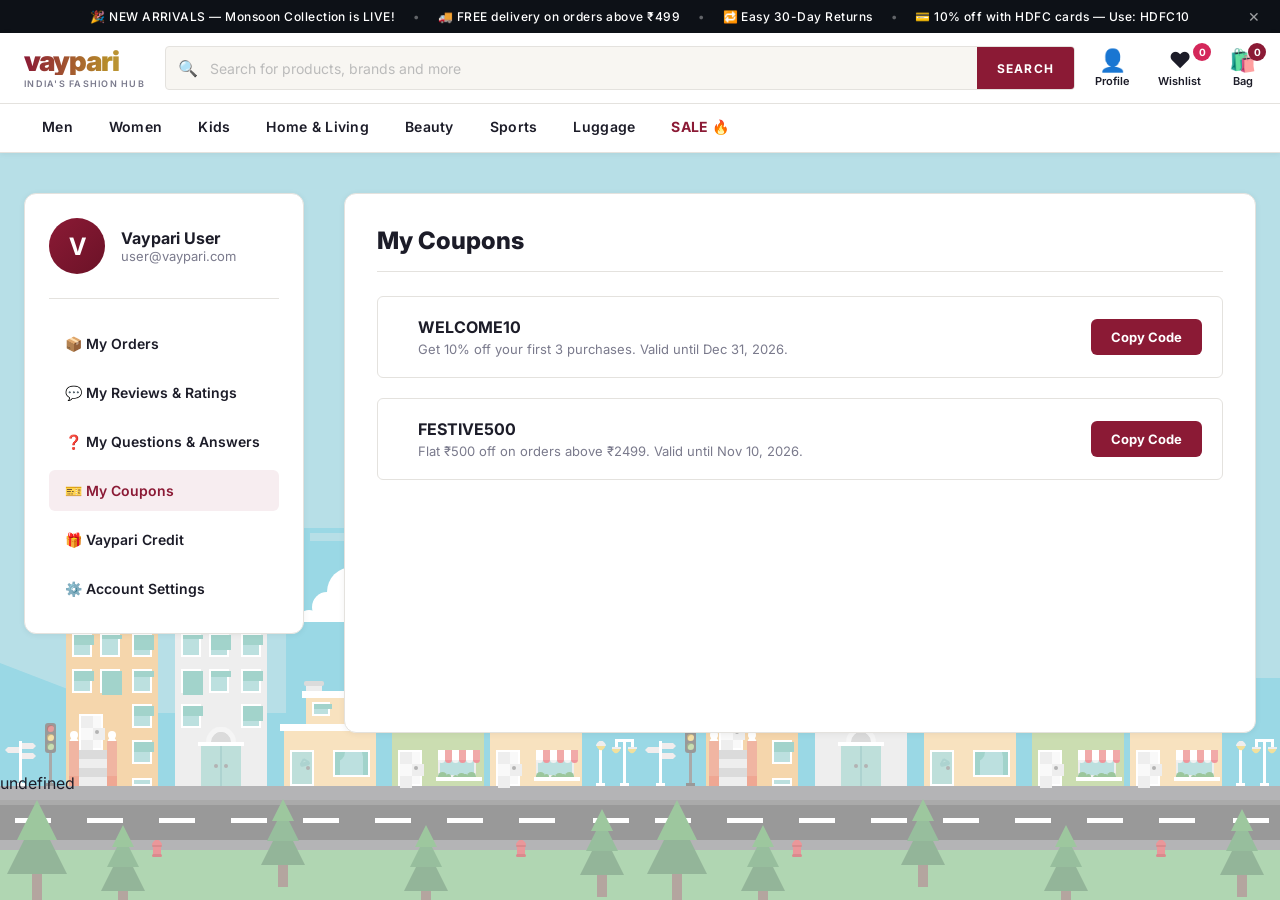
==== coupons.html @ 8fc0a8b9 "Add files via upload" ====
<!doctype html>
<html lang="en">

<head>
    <meta charset="UTF-8" />
    <meta name="viewport" content="width=device-width, initial-scale=1.0" />
    <meta name="description" content="Vaypari - India's leading online fashion & lifestyle destination. Shop Men, Women, Kids, Beauty, Home & more." />
    <meta name="keywords" content="fashion, online shopping, clothing, shoes, accessories, beauty, home decor, India" />
    <meta name="author" content="Vaypari" />
    <meta name="theme-color" content="#ff3f6c" />
    <title>My Coupons - Vaypari Account</title>
    <link rel="stylesheet" href="style.css" />
    <link rel="preconnect" href="https://fonts.googleapis.com" />
    <script src="script.js" defer></script>
</head>

<body>

    <!-- ==================== SMOOTH BACKGROUND (CITY SKYLINE) ==================== -->
    <div class="wrap-bg" id="smooth-bg">
        <div class="bg_area">
            <div class="bg01 clearfix"></div>
        </div>
    </div>
    <!-- ==================== PRELOADER ==================== -->
    <div id="page-loader" class="page-loader">
        <div class="loader-holder">
            <!-- 16 circles for the animation -->
            <div class="circle"></div><div class="circle"></div><div class="circle"></div><div class="circle"></div>
            <div class="circle"></div><div class="circle"></div><div class="circle"></div><div class="circle"></div>
            <div class="circle"></div><div class="circle"></div><div class="circle"></div><div class="circle"></div>
            <div class="circle"></div><div class="circle"></div><div class="circle"></div><div class="circle"></div>
        </div>
    </div>

    <!-- ==================== TOP ANNOUNCEMENT BAR ==================== -->
    <div class="announcement-bar" id="announcementBar">
        <div class="announcement-inner">
            <span class="announcement-item">🎉 NEW ARRIVALS — Monsoon Collection is LIVE!</span>
            <span class="announcement-sep">•</span>
            <span class="announcement-item">🚚 FREE delivery on orders above ₹499</span>
            <span class="announcement-sep">•</span>
            <span class="announcement-item">🔁 Easy 30-Day Returns</span>
            <span class="announcement-sep">•</span>
            <span class="announcement-item">💳 10% off with HDFC cards — Use: HDFC10</span>
        </div>
        <button class="announcement-close" id="announcementClose" aria-label="Close announcement">✕</button>
    </div>

    <!-- ==================== MAIN HEADER ==================== -->
    <header class="main-header" id="mainHeader">
        <div class="header-inner">

            <!-- Hamburger (Mobile) -->
            <button class="hamburger-menu" id="hamburger" aria-label="Open menu" type="button">
                <span></span><span></span><span></span>
            </button>

            <!-- Logo -->
            <a href="Front.html" class="logo" aria-label="Vaypari Home">
                <span class="logo-text">vaypari</span>
                <span class="logo-tag">India's Fashion Hub</span>
            </a>

            <!-- Search -->
            <div class="search-wrapper search-animated">
                <span class="search-icon">🔍</span>
                <input id="searchInput" type="text" class="search-input" placeholder="Search for products, brands and more" autocomplete="off" />
                <div class="search-suggestions" id="searchSuggestions">
                    <div class="suggestion-group">
                        <p class="suggestion-label">TRENDING SEARCHES</p>
                        <a href="#" class="suggestion-item">👗 Ethnic Wear for Women</a>
                        <a href="#" class="suggestion-item">👟 Sports Shoes for Men</a>
                        <a href="#" class="suggestion-item">💄 Lipstick Collections</a>
                        <a href="#" class="suggestion-item">🛋️ Home Décor Essentials</a>
                        <a href="#" class="suggestion-item">👜 Handbags & Wallets</a>
                    </div>
                </div>
                <button type="button" class="search-btn" id="searchBtn">SEARCH</button>
            </div>

            <!-- Right Icons -->
            <nav class="header-actions" aria-label="User actions">
                <div class="action-item" id="profileDropdownTrigger">
                    <span class="action-icon">👤</span>
                    <span class="action-label">Profile</span>
                    <div class="profile-dropdown" id="profileDropdown">
                        <div class="profile-header">
                            <p>Hello!</p>
                            <p class="profile-sub">Access account & manage orders</p>
                        </div>
                        <div class="profile-links">
                            <a href="orders.html">📦 My Orders</a>
                            <a href="reviews.html">💬 My Reviews & Ratings</a>
                            <a href="qa.html">❓ My Questions & Answers</a>
                            <a href="coupons.html">🎫 My Coupons</a>
                            <a href="credit.html">🎁 Vaypari Credit</a>
                            <a href="settings.html">⚙️ Account Settings</a>
                        </div>
                        <div class="profile-footer">
                            <a href="#" class="profile-login-btn">LOGIN / SIGNUP</a>
                            <span>Seller: <a href="#">Sell on Vaypari</a></span>
                        </div>
                    </div>
                </div>
                <a href="#" class="action-item wishlist">
                    <span class="action-icon">❤️</span>
                    <span class="action-label">Wishlist</span>
                    <span class="wishlist-count" id="wishlistCount">0</span>
                </a>
                <a href="#" class="action-item cart-action">
                    <span class="action-icon">🛍️</span>
                    <span class="action-label">Bag</span>
                    <span class="cart-count" id="cartCount">0</span>
                </a>
            </nav>
        </div>

        <!-- ==================== NAVIGATION BAR ==================== -->
        <nav class="navbar" aria-label="Main navigation">
            <div class="nav-inner">
                <div class="nav-item nav-dropdown" data-cat="men">
                    <a href="#" class="nav-link">Men</a>
                    <div class="mega-dropdown">
                        <div class="mega-col">
                            <h4>Top Wear</h4>
                            <a href="#">T-Shirts</a><a href="#">Casual Shirts</a><a href="#">Formal Shirts</a>
                            <a href="#">Sweatshirts</a><a href="#">Hoodies</a><a href="#">Jackets & Coats</a>
                        </div>
                        <div class="mega-col">
                            <h4>Bottom Wear</h4>
                            <a href="#">Jeans</a><a href="#">Casual Trousers</a><a href="#">Formal Trousers</a>
                            <a href="#">Shorts</a><a href="#">Track Pants</a>
                        </div>
                        <div class="mega-col">
                            <h4>Ethnic Wear</h4>
                            <a href="#">Kurtas & Kurta Sets</a><a href="#">Sherwanis</a><a href="#">Ethnic Jackets</a>
                            <a href="#">Mundus</a><a href="#">Nehru Jackets</a>
                        </div>
                        <div class="mega-col">
                            <h4>Footwear</h4>
                            <a href="#">Casual Shoes</a><a href="#">Sports Shoes</a><a href="#">Formal Shoes</a>
                            <a href="#">Sandals & Floaters</a><a href="#">Loafers & Moccasins</a>
                        </div>
                        <div class="mega-col mega-brands">
                            <h4>Top Brands</h4>
                            <a href="#" class="brand-pill">H&M</a>
                            <a href="#" class="brand-pill">Puma</a>
                            <a href="#" class="brand-pill">Zara</a>
                            <a href="#" class="brand-pill">Nike</a>
                            <a href="#" class="brand-pill">Levi's</a>
                            <a href="#" class="brand-pill">US Polo</a>
                        </div>
                    </div>
                </div>
                <div class="nav-item nav-dropdown" data-cat="women">
                    <a href="#" class="nav-link">Women</a>
                    <div class="mega-dropdown">
                        <div class="mega-col">
                            <h4>Indian & Fusion</h4>
                            <a href="#">Kurtas & Suits</a><a href="#">Sarees</a><a href="#">Lehengas</a>
                            <a href="#">Salwar Suits</a><a href="#">Ethnic Jackets</a>
                        </div>
                        <div class="mega-col">
                            <h4>Western Wear</h4>
                            <a href="#">Dresses</a><a href="#">Tops</a><a href="#">T-Shirts</a>
                            <a href="#">Jeans</a><a href="#">Trousers & Capris</a><a href="#">Co-ords</a>
                        </div>
                        <div class="mega-col">
                            <h4>Footwear</h4>
                            <a href="#">Heels</a><a href="#">Flats</a><a href="#">Sandals</a>
                            <a href="#">Boots</a><a href="#">Sports Shoes</a>
                        </div>
                        <div class="mega-col">
                            <h4>Accessories</h4>
                            <a href="#">Handbags</a><a href="#">Jewellery</a><a href="#">Watches</a>
                            <a href="#">Sunglasses</a><a href="#">Belts</a>
                        </div>
                        <div class="mega-col mega-brands">
                            <h4>Top Brands</h4>
                            <a href="#" class="brand-pill">Libas</a>
                            <a href="#" class="brand-pill">AND</a>
                            <a href="#" class="brand-pill">W</a>
                            <a href="#" class="brand-pill">Biba</a>
                            <a href="#" class="brand-pill">Global Desi</a>
                        </div>
                    </div>
                </div>
                <div class="nav-item nav-dropdown" data-cat="kids">
                    <a href="#" class="nav-link">Kids</a>
                    <div class="mega-dropdown">
                        <div class="mega-col">
                            <h4>Boys Clothing</h4>
                            <a href="#">T-Shirts</a><a href="#">Shirts</a><a href="#">Shorts</a><a href="#">Jeans</a>
                        </div>
                        <div class="mega-col">
                            <h4>Girls Clothing</h4>
                            <a href="#">Dresses</a><a href="#">Tops</a><a href="#">Ethnic Sets</a><a href="#">Jeans</a>
                        </div>
                        <div class="mega-col">
                            <h4>Footwear & More</h4>
                            <a href="#">School Shoes</a><a href="#">Sandals</a><a href="#">Toys</a><a href="#">Baby Care</a>
                        </div>
                    </div>
                </div>
                <div class="nav-item nav-dropdown" data-cat="home">
                    <a href="#" class="nav-link">Home & Living</a>
                    <div class="mega-dropdown">
                        <div class="mega-col">
                            <h4>Bed & Bath</h4>
                            <a href="#">Bedsheets</a><a href="#">Blankets</a><a href="#">Towels</a><a href="#">Pillows</a>
                        </div>
                        <div class="mega-col">
                            <h4>Kitchen</h4>
                            <a href="#">Cookware</a><a href="#">Storage</a><a href="#">Dinnerware</a>
                        </div>
                        <div class="mega-col">
                            <h4>Décor</h4>
                            <a href="#">Wall Art</a><a href="#">Candles</a><a href="#">Vases</a><a href="#">Clocks</a>
                        </div>
                    </div>
                </div>
                <div class="nav-item nav-dropdown" data-cat="beauty">
                    <a href="#" class="nav-link">Beauty</a>
                    <div class="mega-dropdown">
                        <div class="mega-col">
                            <h4>Skincare</h4>
                            <a href="#">Face Wash</a><a href="#">Moisturiser</a><a href="#">Sunscreen</a><a href="#">Serums</a>
                        </div>
                        <div class="mega-col">
                            <h4>Makeup</h4>
                            <a href="#">Lipstick</a><a href="#">Foundation</a><a href="#">Mascara</a><a href="#">Eyeliner</a>
                        </div>
                        <div class="mega-col">
                            <h4>Haircare</h4>
                            <a href="#">Shampoo</a><a href="#">Conditioner</a><a href="#">Hair Oil</a><a href="#">Serums</a>
                        </div>
                    </div>
                </div>
                <div class="nav-item"><a href="#" class="nav-link">Sports</a></div>
                <div class="nav-item"><a href="#" class="nav-link">Luggage</a></div>
                <div class="nav-item nav-sale"><a href="#" class="nav-link">SALE 🔥</a></div>
            </div>
        </nav>
    </header>

    
    <!-- ==================== ACCOUNT LAYOUT ==================== -->
    <main class="page-content">
        <div class="account-container">
            
        <aside class="account-sidebar">
            <div class="account-user">
                <div class="account-avatar">V</div>
                <div class="account-user-info">
                    <h3>Vaypari User</h3>
                    <p>user@vaypari.com</p>
                </div>
            </div>
            <nav class="account-nav">
                <a href="orders.html" class="account-nav-item ">📦 My Orders</a>
                <a href="reviews.html" class="account-nav-item ">💬 My Reviews & Ratings</a>
                <a href="qa.html" class="account-nav-item ">❓ My Questions & Answers</a>
                <a href="coupons.html" class="account-nav-item active">🎫 My Coupons</a>
                <a href="credit.html" class="account-nav-item ">🎁 Vaypari Credit</a>
                <a href="settings.html" class="account-nav-item ">⚙️ Account Settings</a>

            </nav>
        </aside>

            <div class="account-content">
                
            <h2>My Coupons</h2>
            <div class="mock-coupon-card reveal-up">
                <div class="mock-details">
                    <h4>WELCOME10</h4>
                    <p>Get 10% off your first 3 purchases. Valid until Dec 31, 2026.</p>
                </div>
                <button class="mock-btn">Copy Code</button>
            </div>
            <div class="mock-coupon-card reveal-up">
                <div class="mock-details">
                    <h4>FESTIVE500</h4>
                    <p>Flat ₹500 off on orders above ₹2499. Valid until Nov 10, 2026.</p>
                </div>
                <button class="mock-btn">Copy Code</button>
            </div>
        
            </div>
        </div>
    </main>
    <footer class="main-footer">undefined
---- style.css ----
@import url('https://fonts.googleapis.com/css2?family=Inter:wght@300;400;500;600;700;800;900&display=swap');

/* =====================================================
   VAYPARI — MYNTRA-STYLE DESIGN SYSTEM
   ===================================================== */

:root {
    /* Brand — deep wine-rose */
    --brand:       #8B1A35;
    --brand-dark:  #6b1227;
    --brand-light: #f7edf0;
    /* Accent — champagne gold */
    --gold:        #b8902a;
    --gold-light:  #f5edd8;
    /* Neutrals */
    --navy:        #0d1117;
    --charcoal:    #1c1c28;
    --text:        #1c1c28;
    --text-muted:  #7a7a8c;
    --border:      #e4e2de;
    --bg:          #f8f6f2;
    --white:       #ffffff;
    /* Radius */
    --radius-sm:   6px;
    --radius-md:   12px;
    --radius-lg:   20px;
    --radius-xl:   28px;
    /* Shadow */
    --shadow-sm:   0 1px 6px rgba(0,0,0,.06);
    --shadow-md:   0 6px 20px rgba(0,0,0,.09);
    --shadow-lg:   0 18px 48px rgba(0,0,0,.13);
    --transition:  all .25s cubic-bezier(.4,0,.2,1);
    --header-h:    128px;
}

/* =====================================================
   OPEN PROPS — Easing & Animation Token System
   Sourced from open-props.min.css (unpkg.com/open-props)
   Applied selectively where they enhance the Vaypari UX
   ===================================================== */
:where(html) {
    /* Spring easings — for elastic, alive interactions */
    --ease-spring-1: linear(0,.006,.025 2.8%,.101 6.1%,.539 18.9%,.721 25.3%,.849 31.5%,.937 38.1%,.968 41.8%,.991 45.7%,1.006 50.1%,1.015 55%,1.017 63.9%,1.001);
    --ease-spring-2: linear(0,.007,.029 2.2%,.118 4.7%,.625 14.4%,.826 19%,.902,.962,1.008 26.1%,1.041 28.7%,1.064 32.1%,1.07 36%,1.061 40.5%,1.015 53.4%,.999 61.6%,.995 71.2%,1);
    --ease-spring-3: linear(0,.009,.035 2.1%,.141 4.4%,.723 12.9%,.938 16.7%,1.017,1.077,1.121,1.149 24.3%,1.159,1.163,1.161,1.154 29.9%,1.129 32.8%,1.051 39.6%,1.017 43.1%,.991,.977 51%,.974 53.8%,.975 57.1%,.997 69.8%,1.003 76.9%,1);
    /* Elastic easings — for popping/bouncing micro-interactions */
    --ease-elastic-out-1: cubic-bezier(.5,.75,.75,1.25);
    --ease-elastic-out-2: cubic-bezier(.5,1,.75,1.25);
    --ease-elastic-out-3: cubic-bezier(.5,1.25,.75,1.25);
    --ease-elastic-out-4: cubic-bezier(.5,1.5,.75,1.25);
    --ease-elastic-in-out-3: cubic-bezier(.5,-.5,.1,1.5);
    /* Bounce easings */
    --ease-bounce-1: linear(0,.004,.016,.035,.063,.098,.141,.191,.25,.316,.391 36.8%,.563,.766,1 58.8%,.946,.908 69.1%,.895,.885,.879,.878,.879,.885,.895,.908 89.7%,.946,1);
    --ease-bounce-3: linear(0,.004,.016,.035,.062,.098,.141 11.4%,.25,.39,.562,.764,1 30.3%,.847 34.8%,.787,.737,.699,.672,.655,.65,.656,.672,.699,.738,.787,.847 61.7%,1 66.2%,.946,.908,.885 74.2%,.879,.878,.879,.885 79.5%,.908,.946,1 87.4%,.981,.968,.96,.957,.96,.968,.981,1);
    /* Classic out easings */
    --ease-out-3: cubic-bezier(0,0,.3,1);
    --ease-out-4: cubic-bezier(0,0,.1,1);
    --ease-out-5: cubic-bezier(0,0,0,1);
    --ease-expo-out: cubic-bezier(.19,1,.22,1);
    --ease-quart-out: cubic-bezier(.165,.84,.44,1);
    /* Animation shorthand tokens */
    --animation-fade-in:           fade-in .5s var(--ease-out-3);
    --animation-fade-in-bloom:     fade-in-bloom 1.4s var(--ease-out-3);
    --animation-scale-up:          scale-up .4s var(--ease-spring-2);
    --animation-slide-in-up:       slide-in-up .5s var(--ease-out-4);
    --animation-slide-in-down:     slide-in-down .35s var(--ease-out-4);
    --animation-slide-in-right:    slide-in-right .35s var(--ease-expo-out);
    --animation-slide-in-left:     slide-in-left .35s var(--ease-expo-out);
    --animation-float:             float 3s var(--ease-spring-1) infinite;
    --animation-bounce:            bounce 2s var(--ease-bounce-3) infinite;
    --animation-ping:              ping 2s var(--ease-out-3) infinite;
    --animation-blink:             blink 1s var(--ease-out-3) infinite;
    --animation-pulse:             pulse 2.5s var(--ease-out-3) infinite;
    --animation-shake-x:           shake-x .6s var(--ease-out-5);
    --animation-shake-z:           shake-z .8s var(--ease-spring-1);
    --animation-spin:              spin 1s linear infinite;
}

/* =====================================================
   OPEN PROPS — @keyframes Library
   ===================================================== */
@keyframes fade-in          { from { opacity: 0 } to { opacity: 1 } }
@keyframes fade-out         { from { opacity: 1 } to { opacity: 0 } }
@keyframes fade-in-bloom {
    0%   { filter: brightness(1) blur(20px); opacity: 0 }
    10%  { filter: brightness(1.6) blur(8px);  opacity: 1 }
    100% { filter: brightness(1) blur(0);      opacity: 1 }
}
@keyframes scale-up         { to   { transform: scale(1.25) } }
@keyframes scale-down       { to   { transform: scale(.75)  } }
@keyframes slide-in-up      { from { transform: translateY(100%) } }
@keyframes slide-in-down    { from { transform: translateY(-100%) } }
@keyframes slide-in-right   { from { transform: translateX(-100%) } }
@keyframes slide-in-left    { from { transform: translateX(100%)  } }
@keyframes slide-out-up     { to   { transform: translateY(-100%) } }
@keyframes slide-out-down   { to   { transform: translateY(100%)  } }
@keyframes shake-x {
    0%,100% { transform: translateX(0) }
    20%     { transform: translateX(-6%) }
    40%     { transform: translateX(6%)  }
    60%     { transform: translateX(-6%) }
    80%     { transform: translateX(6%)  }
}
@keyframes shake-z {
    0%,100% { transform: rotate(0deg)   }
    20%     { transform: rotate(-2.5deg) }
    40%     { transform: rotate(2.5deg)  }
    60%     { transform: rotate(-2.5deg) }
    80%     { transform: rotate(2.5deg)  }
}
@keyframes spin     { to   { transform: rotate(1turn) } }
@keyframes ping     { 90%,to { opacity: 0; transform: scale(2.2) } }
@keyframes blink    { 0%,100% { opacity: 1 } 50% { opacity: .45 } }
@keyframes float    { 50% { transform: translateY(-20%) } }
@keyframes bounce   {
    25% { transform: translateY(-18%) }
    40% { transform: translateY(-3%)  }
    0%,60%,100% { transform: translateY(0) }
}
@keyframes pulse    { 50% { transform: scale(.94) } }
@keyframes shimmer-sweep {
    0%   { background-position: -200% center }
    100% { background-position:  200% center }
}

*, *::before, *::after { 
    margin:0; 
    padding:0; 
    box-sizing:border-box; 
    transition: background-color 0.8s ease-in-out, color 0.8s ease-in-out, border-color 0.8s ease-in-out, box-shadow 0.8s ease-in-out, opacity 0.8s ease-in-out;
}

html { scroll-behavior: smooth; }

/* =====================================================
   PAGE LOADER
   ===================================================== */
.page-loader {
    position: fixed;
    top: 0; left: 0; right: 0; bottom: 0;
    background: var(--bg);
    z-index: 9999;
    display: flex;
    align-items: center;
    justify-content: center;
    transition: opacity .6s var(--ease-out-3), visibility .6s;
}
.page-loader.hidden {
    opacity: 0;
    visibility: hidden;
}

.loader-holder {
    width: 500px;
    height: 250px;
    position: relative;
    transform: scale(0.6);
}
@media (max-width: 768px) { .loader-holder { transform: scale(0.4); } }

.loader-holder .circle {
    border-radius: 100% 100% 0 0;
    position: absolute;
    bottom: 0;
    left: 50%;
    transform: translateX(-50%);
    transform-origin: bottom center;
    border-bottom: none !important;
}

.loader-holder .circle:nth-child(1) { background: var(--brand); border-radius: 25px 25px 0 0; width: 25px; height: 12.5px; z-index: 15; animation: circle-1 10s infinite ease-in-out; }
@keyframes circle-1 { 0% { transform: translateX(-50%) rotate(0deg); } 100% { transform: translateX(-50%) rotate(-360deg); } }

.loader-holder .circle:nth-child(2) { border: 13px solid var(--brand); border-radius: 31px 31px 0 0; width: 31px; height: 15.5px; z-index: 14; animation: circle-2 10s infinite ease-in-out; }
@keyframes circle-2 { 0% { transform: translateX(-50%) rotate(0deg); } 100% { transform: translateX(-50%) rotate(-720deg); } }

.loader-holder .circle:nth-child(3) { border: 13px solid var(--brand); border-radius: 62px 62px 0 0; width: 62px; height: 31px; z-index: 13; animation: circle-3 10s infinite ease-in-out; }
@keyframes circle-3 { 0% { transform: translateX(-50%) rotate(0deg); } 100% { transform: translateX(-50%) rotate(-1080deg); } }

.loader-holder .circle:nth-child(4) { border: 13px solid var(--brand); border-radius: 93px 93px 0 0; width: 93px; height: 46.5px; z-index: 12; animation: circle-4 10s infinite ease-in-out; }
@keyframes circle-4 { 0% { transform: translateX(-50%) rotate(0deg); } 100% { transform: translateX(-50%) rotate(-1440deg); } }

.loader-holder .circle:nth-child(5) { border: 13px solid var(--brand); border-radius: 124px 124px 0 0; width: 124px; height: 62px; z-index: 11; animation: circle-5 10s infinite ease-in-out; }
@keyframes circle-5 { 0% { transform: translateX(-50%) rotate(0deg); } 100% { transform: translateX(-50%) rotate(-1800deg); } }

.loader-holder .circle:nth-child(6) { border: 13px solid var(--brand); border-radius: 155px 155px 0 0; width: 155px; height: 77.5px; z-index: 10; animation: circle-6 10s infinite ease-in-out; }
@keyframes circle-6 { 0% { transform: translateX(-50%) rotate(0deg); } 100% { transform: translateX(-50%) rotate(-2160deg); } }

.loader-holder .circle:nth-child(7) { border: 13px solid var(--brand); border-radius: 186px 186px 0 0; width: 186px; height: 93px; z-index: 9; animation: circle-7 10s infinite ease-in-out; }
@keyframes circle-7 { 0% { transform: translateX(-50%) rotate(0deg); } 100% { transform: translateX(-50%) rotate(-2520deg); } }

.loader-holder .circle:nth-child(8) { border: 13px solid var(--brand); border-radius: 217px 217px 0 0; width: 217px; height: 108.5px; z-index: 8; animation: circle-8 10s infinite ease-in-out; }
@keyframes circle-8 { 0% { transform: translateX(-50%) rotate(0deg); } 100% { transform: translateX(-50%) rotate(-2880deg); } }

.loader-holder .circle:nth-child(9) { border: 13px solid var(--brand); border-radius: 248px 248px 0 0; width: 248px; height: 124px; z-index: 7; animation: circle-9 10s infinite ease-in-out; }
@keyframes circle-9 { 0% { transform: translateX(-50%) rotate(0deg); } 100% { transform: translateX(-50%) rotate(-3240deg); } }

.loader-holder .circle:nth-child(10) { border: 13px solid var(--brand); border-radius: 279px 279px 0 0; width: 279px; height: 139.5px; z-index: 6; animation: circle-10 10s infinite ease-in-out; }
@keyframes circle-10 { 0% { transform: translateX(-50%) rotate(0deg); } 100% { transform: translateX(-50%) rotate(-3600deg); } }

.loader-holder .circle:nth-child(11) { border: 13px solid var(--brand); border-radius: 310px 310px 0 0; width: 310px; height: 155px; z-index: 5; animation: circle-11 10s infinite ease-in-out; }
@keyframes circle-11 { 0% { transform: translateX(-50%) rotate(0deg); } 100% { transform: translateX(-50%) rotate(-3960deg); } }

.loader-holder .circle:nth-child(12) { border: 13px solid var(--brand); border-radius: 341px 341px 0 0; width: 341px; height: 170.5px; z-index: 4; animation: circle-12 10s infinite ease-in-out; }
@keyframes circle-12 { 0% { transform: translateX(-50%) rotate(0deg); } 100% { transform: translateX(-50%) rotate(-4320deg); } }

.loader-holder .circle:nth-child(13) { border: 13px solid var(--brand); border-radius: 372px 372px 0 0; width: 372px; height: 186px; z-index: 3; animation: circle-13 10s infinite ease-in-out; }
@keyframes circle-13 { 0% { transform: translateX(-50%) rotate(0deg); } 100% { transform: translateX(-50%) rotate(-4680deg); } }

.loader-holder .circle:nth-child(14) { border: 13px solid var(--brand); border-radius: 403px 403px 0 0; width: 403px; height: 201.5px; z-index: 2; animation: circle-14 10s infinite ease-in-out; }
@keyframes circle-14 { 0% { transform: translateX(-50%) rotate(0deg); } 100% { transform: translateX(-50%) rotate(-5040deg); } }

.loader-holder .circle:nth-child(15) { border: 13px solid var(--brand); border-radius: 434px 434px 0 0; width: 434px; height: 217px; z-index: 1; animation: circle-15 10s infinite ease-in-out; }
@keyframes circle-15 { 0% { transform: translateX(-50%) rotate(0deg); } 100% { transform: translateX(-50%) rotate(-5400deg); } }

.loader-holder .circle:nth-child(16) { border: 13px solid var(--brand); border-radius: 465px 465px 0 0; width: 465px; height: 232.5px; z-index: 0; animation: circle-16 10s infinite ease-in-out; }
@keyframes circle-16 { 0% { transform: translateX(-50%) rotate(0deg); } 100% { transform: translateX(-50%) rotate(-5760deg); } }

body {
    font-family: 'Inter', 'Helvetica Neue', Arial, sans-serif;
    background: transparent;
    color: var(--text);
    -webkit-font-smoothing: antialiased;
    text-rendering: optimizeLegibility;
}

a { text-decoration: none; color: inherit; }
button { cursor: pointer; border: none; background: none; font-family: inherit; }
img { max-width: 100%; display: block; }
ul { list-style: none; }

.container-fluid {
    width: 100%;
    max-width: 1360px;
    margin: 0 auto;
    padding: 0 24px;
}

/* =====================================================
   ANNOUNCEMENT BAR
   ===================================================== */
.announcement-bar {
    background: var(--navy);
    color: #fff;
    font-size: 12px;
    font-weight: 500;
    letter-spacing: .04em;
    display: flex;
    align-items: center;
    justify-content: center;
    gap: 0;
    padding: 9px 20px;
    position: relative;
    overflow: hidden;
}

.announcement-inner {
    display: flex;
    align-items: center;
    gap: 18px;
    animation: scroll-announcement 24s linear infinite;
    white-space: nowrap;
}

@keyframes scroll-announcement {
    0%   { transform: translateX(0); }
    100% { transform: translateX(-50%); }
}

.announcement-sep { color: rgba(255,255,255,.35); }

.announcement-close {
    position: absolute;
    right: 16px;
    top: 50%;
    transform: translateY(-50%);
    color: rgba(255,255,255,.6);
    font-size: 14px;
    line-height: 1;
    transition: var(--transition);
    padding: 4px;
}
.announcement-close:hover { color: #fff; }

/* =====================================================
   MAIN HEADER
   ===================================================== */
.main-header {
    background: var(--white);
    border-bottom: 1px solid var(--border);
    position: sticky;
    top: 0;
    z-index: 200;
    box-shadow: var(--shadow-sm);
}

.header-inner {
    max-width: 1360px;
    margin: 0 auto;
    padding: 0 24px;
    display: flex;
    align-items: center;
    gap: 20px;
    height: 70px;
}

/* Logo */
.logo {
    flex: 0 0 auto;
    display: flex;
    flex-direction: column;
    align-items: flex-start;
    text-decoration: none;
    min-width: 110px;
}

.logo-text {
    font-size: 28px;
    font-weight: 900;
    background: linear-gradient(90deg, #8B1A35 0%, #b8902a 45%, #c9a96b 70%, #8B1A35 100%);
    background-size: 200% auto;
    -webkit-background-clip: text;
    -webkit-text-fill-color: transparent;
    animation: shimmer-logo 5s linear infinite, logo-pulse 3s ease-in-out infinite;
    letter-spacing: -1px;
    line-height: 1;
}

.logo-tag {
    font-size: 9px;
    font-weight: 600;
    letter-spacing: .14em;
    text-transform: uppercase;
    color: var(--text-muted);
    margin-top: 3px;
}

@keyframes shimmer-logo {
    0%   { background-position: 0% center; }
    100% { background-position: -200% center; }
}

@keyframes logo-pulse {
    0%, 100% { transform: scale(1); }
    50%       { transform: scale(1.025); }
}

/* Search */
.search-wrapper {
    flex: 1 1 auto;
    position: relative;
    display: flex;
    align-items: center;
    background: var(--bg);
    border: 1.5px solid var(--border);
    border-radius: 4px;
    height: 44px;
    overflow: visible;
    transition: var(--transition);
    min-width: 0;
}
.search-wrapper:focus-within {
    border-color: var(--brand);
    box-shadow: 0 0 0 3px rgba(255,63,108,.12);
}

.search-animated { animation: search-pulse 3s ease-in-out infinite; }
@keyframes search-pulse {
    0%,100% { box-shadow: none; }
    50% { box-shadow: 0 0 0 3px rgba(255,63,108,.08); }
}

.search-icon {
    padding: 0 12px;
    font-size: 16px;
    color: var(--text-muted);
    flex-shrink: 0;
}

.search-input {
    flex: 1;
    border: none;
    outline: none;
    background: transparent;
    font-size: 14px;
    color: var(--text);
    font-family: inherit;
    min-width: 0;
}

.search-input::placeholder { color: #bbb; }

.search-btn {
    padding: 0 20px;
    height: 100%;
    background: var(--brand);
    color: #fff;
    font-weight: 700;
    font-size: 12px;
    letter-spacing: .1em;
    border-radius: 0 3px 3px 0;
    transition: var(--transition);
    flex-shrink: 0;
}
.search-btn:hover { background: var(--brand-dark); }

/* Search Suggestions */
.search-suggestions {
    position: absolute;
    top: calc(100% + 8px);
    left: 0;
    right: 0;
    background: var(--white);
    border-radius: var(--radius-md);
    box-shadow: var(--shadow-lg);
    padding: 16px;
    display: none;
    z-index: 300;
}
.search-wrapper:focus-within .search-suggestions { display: block; }

.suggestion-label {
    font-size: 11px;
    font-weight: 700;
    letter-spacing: .12em;
    color: var(--text-muted);
    margin-bottom: 10px;
}

.suggestion-item {
    display: block;
    padding: 9px 12px;
    font-size: 14px;
    color: var(--text);
    border-radius: var(--radius-sm);
    transition: var(--transition);
}
.suggestion-item:hover { background: var(--brand-light); color: var(--brand); }

/* Header Actions */
.header-actions {
    display: flex;
    align-items: center;
    gap: 28px;
    flex-shrink: 0;
}

.action-item {
    display: flex;
    flex-direction: column;
    align-items: center;
    gap: 3px;
    position: relative;
    cursor: pointer;
    transition: var(--transition);
    text-decoration: none;
    color: var(--text);
}
.action-item:hover { color: var(--brand); }

.action-icon { font-size: 22px; line-height: 1; }
.action-label { font-size: 11px; font-weight: 600; white-space: nowrap; }

.cart-count, .wishlist-count {
    position: absolute;
    top: -6px;
    right: -10px;
    background: var(--brand);
    color: #fff;
    border-radius: 50%;
    width: 18px;
    height: 18px;
    display: flex;
    align-items: center;
    justify-content: center;
    font-size: 10px;
    font-weight: 700;
    line-height: 1;
    animation: ripple-ring 2s infinite;
}

.wishlist-count { background: #d4275a; }

@keyframes ripple-ring {
    0%   { box-shadow: 0 0 0 0 rgba(255,63,108,.5); }
    70%  { box-shadow: 0 0 0 8px rgba(255,63,108,0); }
    100% { box-shadow: 0 0 0 0 rgba(255,63,108,0); }
}

/* Profile Dropdown */
.profile-dropdown {
    position: absolute;
    top: calc(100% + 16px);
    right: 0;
    width: 260px;
    background: var(--white);
    border-radius: var(--radius-md);
    box-shadow: var(--shadow-lg);
    padding: 0;
    opacity: 0;
    pointer-events: none;
    transform: translateY(12px);
    transition: var(--transition);
    z-index: 300;
    overflow: hidden;
}
#profileDropdownTrigger:hover .profile-dropdown {
    opacity: 1;
    pointer-events: all;
    transform: translateY(0);
}

.profile-header {
    background: linear-gradient(135deg, #ff3f6c 0%, #ff6b6b 100%);
    padding: 20px;
    color: #fff;
}
.profile-header p { font-size: 14px; font-weight: 700; }
.profile-sub { font-size: 12px; opacity: .85; margin-top: 4px; }

.profile-links { padding: 12px 0; }
.profile-links a {
    display: block;
    padding: 10px 20px;
    font-size: 13px;
    color: var(--text);
    transition: var(--transition);
}
.profile-links a:hover { background: var(--bg); color: var(--brand); }

.profile-footer {
    padding: 14px 20px;
    border-top: 1px solid var(--border);
    display: flex;
    flex-direction: column;
    gap: 8px;
    font-size: 12px;
    color: var(--text-muted);
}
.profile-login-btn {
    display: block;
    text-align: center;
    background: var(--brand);
    color: #fff !important;
    padding: 12px;
    border-radius: var(--radius-sm);
    font-weight: 700;
    font-size: 13px;
    letter-spacing: .06em;
    transition: var(--transition);
}
.profile-login-btn:hover { background: var(--brand-dark) !important; }

/* Hamburger */
.hamburger-menu {
    display: none;
    flex-direction: column;
    gap: 5px;
    padding: 10px;
    border-radius: var(--radius-sm);
    transition: var(--transition);
    flex-shrink: 0;
}
.hamburger-menu span {
    width: 22px;
    height: 2px;
    background: var(--text);
    border-radius: 99px;
    display: block;
    transition: var(--transition);
}
.hamburger-menu.active span:nth-child(1) { transform: translateY(7px) rotate(45deg); }
.hamburger-menu.active span:nth-child(2) { opacity: 0; transform: scaleX(0); }
.hamburger-menu.active span:nth-child(3) { transform: translateY(-7px) rotate(-45deg); }

/* =====================================================
   NAVIGATION BAR (Mega Menu)
   ===================================================== */
.navbar {
    border-top: 1px solid var(--border);
    background: var(--white);
}

.nav-inner {
    max-width: 1360px;
    margin: 0 auto;
    padding: 0 24px;
    display: flex;
    align-items: center;
    overflow-x: auto;
    -webkit-overflow-scrolling: touch;
    scrollbar-width: none;
}
.nav-inner::-webkit-scrollbar { display: none; }

.nav-item {
    flex: 0 0 auto;
    position: relative;
}

.nav-link {
    display: block;
    padding: 14px 18px;
    font-size: 14px;
    font-weight: 600;
    color: var(--text);
    letter-spacing: .02em;
    white-space: nowrap;
    transition: var(--transition);
    border-bottom: 3px solid transparent;
    position: relative;
}

.nav-link::after {
    content: '';
    position: absolute;
    bottom: -3px;
    left: 0; right: 0;
    height: 3px;
    background: var(--brand);
    transform: scaleX(0);
    transform-origin: center;
    transition: var(--transition);
}

.nav-item:hover .nav-link,
.nav-item.active .nav-link { color: var(--brand); }
.nav-item:hover .nav-link::after,
.nav-item.active .nav-link::after { transform: scaleX(1); }

.nav-sale .nav-link { color: var(--brand); font-weight: 700; }

/* Mega Dropdown */
.mega-dropdown {
    position: absolute;
    top: 100%;
    left: 0;
    min-width: 620px;
    background: var(--white);
    border-radius: 0 0 var(--radius-lg) var(--radius-lg);
    box-shadow: var(--shadow-lg);
    padding: 28px 32px;
    display: flex;
    gap: 32px;
    opacity: 0;
    visibility: hidden;
    transform: translateY(10px);
    transition: var(--transition);
    z-index: 250;
    border-top: 3px solid var(--brand);
}

.nav-dropdown:hover .mega-dropdown {
    opacity: 1;
    visibility: visible;
    transform: translateY(0);
}

.mega-col { flex: 1 1 auto; min-width: 120px; }

.mega-col h4 {
    font-size: 11px;
    font-weight: 700;
    color: var(--text-muted);
    text-transform: uppercase;
    letter-spacing: .12em;
    margin-bottom: 14px;
    padding-bottom: 8px;
    border-bottom: 1px solid var(--border);
}

.mega-col a {
    display: block;
    font-size: 13px;
    color: var(--text);
    padding: 6px 0;
    transition: var(--transition);
}
.mega-col a:hover { color: var(--brand); padding-left: 4px; }

.mega-brands { min-width: 110px; }

.brand-pill {
    display: inline-block !important;
    background: var(--bg);
    border: 1px solid var(--border);
    border-radius: var(--radius-sm);
    padding: 6px 12px !important;
    font-size: 12px !important;
    font-weight: 700;
    margin-bottom: 8px;
    transition: var(--transition);
}
.brand-pill:hover {
    background: var(--brand-light) !important;
    border-color: var(--brand) !important;
    color: var(--brand) !important;
    padding-left: 12px !important;
}

/* =====================================================
   PAGE CONTENT
   ===================================================== */
.page-content { padding-bottom: 0; }

/* =====================================================
   HERO SLIDER
   ===================================================== */
.hero-slider {
    position: relative;
    overflow: hidden;
    height: 520px;
    background: linear-gradient(135deg, #0d1117 0%, #171722 40%, #21151c 100%);
}

#heroCanvas {
    position: absolute;
    top: 0;
    left: 0;
    width: 100%;
    height: 100%;
    z-index: 0;
    pointer-events: none; /* Let clicks pass through to slider buttons */
}

.slider-track {
    display: flex;
    position: relative;
    z-index: 2;
    /* Must be exactly totalSlides × 100% of the container so each slide = container width */
    width: 300%; /* 3 slides */
    height: 100%;
    transition: transform .6s cubic-bezier(.4,0,.2,1);
    will-change: transform;
}

.slide {
    /* Each slide = 1/3 of the track = 100% of the container */
    flex: 0 0 calc(100% / 3);
    width: calc(100% / 3);
    height: 100%;
    display: grid;
    grid-template-columns: 1fr 1fr;
    align-items: center;
    padding: 0 80px;
    position: relative;
    overflow: hidden;
}

.slide-1 { background: transparent; }
.slide-2 { background: transparent; }
.slide-3 { background: transparent; }

.slide-content { z-index: 2; }

.slide-tag {
    display: inline-block;
    background: rgba(255,255,255,.12);
    color: rgba(255,255,255,.9);
    border: 1px solid rgba(255,255,255,.2);
    padding: 6px 14px;
    border-radius: 99px;
    font-size: 12px;
    font-weight: 600;
    letter-spacing: .14em;
    text-transform: uppercase;
    margin-bottom: 20px;
}

.slide-content h1 {
    font-size: 52px;
    font-weight: 900;
    color: #fff;
    line-height: 1.1;
    letter-spacing: -2px;
    margin-bottom: 16px;
}

.slide-content h1 em {
    font-style: normal;
    background: linear-gradient(90deg, #c9a96b, #b8902a);
    -webkit-background-clip: text;
    -webkit-text-fill-color: transparent;
}

.slide-content p {
    color: rgba(255,255,255,.8);
    font-size: 16px;
    line-height: 1.7;
    max-width: 440px;
    margin-bottom: 28px;
}

.slide-ctas { display: flex; gap: 14px; flex-wrap: wrap; margin-bottom: 24px; }

.cta-btn {
    display: inline-flex;
    align-items: center;
    padding: 14px 30px;
    border-radius: 4px;
    font-weight: 700;
    font-size: 14px;
    letter-spacing: .06em;
    transition: var(--transition);
    text-transform: uppercase;
}

.cta-primary {
    background: var(--brand);
    color: #fff;
}
.cta-primary:hover { background: var(--brand-dark); transform: translateY(-2px); box-shadow: 0 8px 24px rgba(255,63,108,.4); }

.cta-secondary {
    background: rgba(255,255,255,.12);
    color: #fff;
    border: 1px solid rgba(255,255,255,.35);
    backdrop-filter: blur(4px);
}
.cta-secondary:hover { background: rgba(255,255,255,.22); }

.slide-badges { display: flex; gap: 16px; flex-wrap: wrap; }
.slide-badges span {
    font-size: 12px;
    color: rgba(255,255,255,.75);
    font-weight: 500;
}

/* Slide visuals — placeholder gradient art */
.slide-visual {
    height: 100%;
    width: 100%;
    border-radius: var(--radius-lg) 0 0 var(--radius-lg);
    position: relative;
}

.slide-visual-1 {
    background:
        radial-gradient(ellipse at 65% 35%, rgba(184,144,42,.22), transparent 55%),
        radial-gradient(ellipse at 35% 75%, rgba(139,26,53,.18), transparent 45%),
        linear-gradient(180deg, rgba(255,255,255,.03) 0%, rgba(255,255,255,.01) 100%);
    animation: float-visual 4s ease-in-out infinite;
}

.slide-visual-2 {
    background:
        radial-gradient(ellipse at 60% 40%, rgba(184,144,42,.28), transparent 55%),
        radial-gradient(ellipse at 40% 70%, rgba(61,42,18,.5), transparent 50%),
        linear-gradient(135deg, rgba(255,255,255,.04), transparent);
    animation: float-visual 5s ease-in-out infinite;
}

.slide-visual-3 {
    background:
        radial-gradient(ellipse at 50% 50%, rgba(139,26,53,.3), transparent 60%),
        radial-gradient(ellipse at 75% 25%, rgba(184,144,42,.2), transparent 40%),
        linear-gradient(135deg, rgba(255,255,255,.03), transparent);
    animation: float-visual 3.5s ease-in-out infinite;
}

@keyframes float-visual {
    0%,100% { transform: translateY(0) scale(1); }
    50%      { transform: translateY(-12px) scale(1.02); }
}

/* Slider Controls */
.slider-btn {
    position: absolute;
    top: 50%;
    transform: translateY(-50%);
    width: 48px;
    height: 48px;
    border-radius: 50%;
    background: rgba(255,255,255,.15);
    color: #fff;
    font-size: 26px;
    display: flex;
    align-items: center;
    justify-content: center;
    backdrop-filter: blur(6px);
    border: 1px solid rgba(255,255,255,.2);
    z-index: 10;
    transition: var(--transition);
    line-height: 1;
}
.slider-btn:hover { background: var(--brand); border-color: var(--brand); }
.prev { left: 20px; }
.next { right: 20px; }

.slider-dots {
    position: absolute;
    bottom: 20px;
    left: 50%;
    transform: translateX(-50%);
    display: flex;
    gap: 8px;
    z-index: 10;
}

.dot {
    width: 8px;
    height: 8px;
    border-radius: 50%;
    background: rgba(255,255,255,.4);
    border: none;
    transition: var(--transition);
}
.dot.active {
    width: 28px;
    border-radius: 4px;
    background: var(--brand);
}

/* =====================================================
   CATEGORY ICON STRIP
   ===================================================== */
.cat-strip {
    background: var(--white);
    padding: 28px 24px;
    margin-top: 0;
    border-bottom: 1px solid var(--border);
}

.cat-strip-inner {
    display: flex;
    gap: 0;
    justify-content: space-between;
    overflow-x: auto;
    scrollbar-width: none;
}
.cat-strip-inner::-webkit-scrollbar { display: none; }

.cat-icon-item {
    display: flex;
    flex-direction: column;
    align-items: center;
    gap: 10px;
    text-decoration: none;
    transition: var(--transition);
    flex: 0 0 auto;
    padding: 0 12px;
}
.cat-icon-item:hover { transform: translateY(-4px); }
.cat-icon-item:hover span { color: var(--brand); font-weight: 700; }

.cat-icon-circle {
    width: 72px;
    height: 72px;
    border-radius: 50%;
    display: flex;
    align-items: center;
    justify-content: center;
    font-size: 28px;
    transition: var(--transition);
}
.cat-icon-item:hover .cat-icon-circle { transform: scale(1.08); box-shadow: var(--shadow-md); }

.cat-icon-item span { font-size: 12px; font-weight: 600; color: var(--text); letter-spacing: .02em; }

/* Category circle colors — muted, sophisticated */
.cat-women      { background: #f4edef; }
.cat-men        { background: #ecedf4; }
.cat-kids       { background: #f4f2ec; }
.cat-beauty     { background: #f4eeee; }
.cat-home       { background: #edf4f0; }
.cat-sports     { background: #ecf0f4; }
.cat-ethnic     { background: #f4f0ec; }
.cat-footwear   { background: #f0ecf4; }
.cat-accessories{ background: #f4f2ee; }
.cat-sale       { background: #f0eced; }

/* =====================================================
   FLASH SALE STRIP
   ===================================================== */
.flash-sale-strip {
    display: flex;
    align-items: center;
    gap: 24px;
    background: linear-gradient(135deg, #fff0f4 0%, #fff8f0 100%);
    border: 1px solid rgba(255,63,108,.18);
    border-radius: var(--radius-xl);
    padding: 28px 36px;
    margin: 28px auto;
}

.flash-sale-left { flex: 1; }

.flash-tag {
    display: inline-block;
    background: var(--brand);
    color: #fff;
    font-size: 11px;
    font-weight: 700;
    letter-spacing: .14em;
    text-transform: uppercase;
    padding: 5px 12px;
    border-radius: 99px;
    margin-bottom: 10px;
}

.flash-sale-left h2 {
    font-size: 26px;
    font-weight: 800;
    color: var(--text);
    margin-bottom: 4px;
}

.flash-sale-left p { font-size: 13px; color: var(--text-muted); }

.flash-sale-timer {
    display: flex;
    align-items: center;
    gap: 6px;
    flex-shrink: 0;
}

.timer-block {
    display: flex;
    flex-direction: column;
    align-items: center;
    background: var(--white);
    border-radius: var(--radius-md);
    padding: 12px 18px;
    min-width: 70px;
    box-shadow: var(--shadow-sm);
}

.timer-block span {
    font-size: 28px;
    font-weight: 900;
    color: var(--brand);
    line-height: 1;
    font-variant-numeric: tabular-nums;
}

.timer-block em {
    font-style: normal;
    font-size: 10px;
    color: var(--text-muted);
    font-weight: 600;
    letter-spacing: .1em;
    text-transform: uppercase;
    margin-top: 4px;
}

.timer-colon { font-size: 24px; font-weight: 900; color: var(--brand); margin: 0 2px; }

.flash-cta {
    display: inline-flex;
    align-items: center;
    background: var(--brand);
    color: #fff;
    padding: 14px 28px;
    border-radius: 4px;
    font-weight: 700;
    font-size: 14px;
    transition: var(--transition);
    flex-shrink: 0;
}
.flash-cta:hover { background: var(--brand-dark); transform: translateY(-2px); box-shadow: 0 8px 20px rgba(255,63,108,.35); }

/* =====================================================
   SECTION HEADER
   ===================================================== */
.section-block { padding: 0 0 40px; }

.section-header {
    display: flex;
    align-items: flex-end;
    justify-content: space-between;
    margin-bottom: 24px;
    padding: 32px 0 0;
}

.section-header h2 {
    font-size: 26px;
    font-weight: 800;
    color: var(--text);
    margin-bottom: 4px;
}

.section-header p { font-size: 14px; color: var(--text-muted); }

.view-all-link {
    font-size: 13px;
    font-weight: 700;
    color: var(--brand);
    letter-spacing: .04em;
    text-transform: uppercase;
    transition: var(--transition);
    flex-shrink: 0;
}
.view-all-link:hover { letter-spacing: .08em; }

/* =====================================================
   PRODUCT GRID & CARDS
   ===================================================== */
.product-grid {
    display: grid;
    grid-template-columns: repeat(4, 1fr);
    gap: 20px;
}

.product-card {
    background: var(--white);
    border-radius: var(--radius-md);
    overflow: hidden;
    box-shadow: var(--shadow-sm);
    transition: var(--transition);
    position: relative;
}

.product-card:hover {
    transform: translateY(-6px);
    box-shadow: var(--shadow-lg);
}

.product-img-wrap {
    position: relative;
    overflow: hidden;
}

.product-img {
    height: 280px;
    background-size: cover;
    background-position: center;
    transition: transform .5s ease;
}

.product-card:hover .product-img { transform: scale(1.06); }

/* Product image — muted editorial palettes */
.img-fashion-1 { background: linear-gradient(160deg, #e8d8dc 0%, #c9a4af 100%); }
.img-fashion-2 { background: linear-gradient(160deg, #dcdee8 0%, #a4a8c4 100%); }
.img-fashion-3 { background: linear-gradient(160deg, #d8e4de 0%, #a0bfaa 100%); }
.img-fashion-4 { background: linear-gradient(160deg, #ede0cc 0%, #c9a678 100%); }
.img-fashion-5 { background: linear-gradient(160deg, #e4dcea 0%, #b0a0c0 100%); }
.img-fashion-6 { background: linear-gradient(160deg, #e6d5d8 0%, #b89098 100%); }
.img-beauty-1  { background: linear-gradient(160deg, #d8e8ee 0%, #96bfcc 100%); }
.img-accessory-1 { background: linear-gradient(160deg, #e8dcea 0%, #a882b0 100%); }

.wishlist-btn {
    position: absolute;
    top: 10px;
    right: 10px;
    width: 34px;
    height: 34px;
    border-radius: 50%;
    background: var(--white);
    color: #ccc;
    font-size: 16px;
    display: flex;
    align-items: center;
    justify-content: center;
    box-shadow: var(--shadow-sm);
    transition: var(--transition);
    z-index: 2;
}
.wishlist-btn:hover, .wishlist-btn.active { color: var(--brand); transform: scale(1.15); }

.discount-badge {
    position: absolute;
    top: 10px;
    left: 10px;
    background: var(--brand);
    color: #fff;
    font-size: 11px;
    font-weight: 700;
    padding: 3px 8px;
    border-radius: 4px;
    z-index: 2;
}
.new-badge { background: var(--teal); }

.quick-view {
    position: absolute;
    bottom: 0;
    left: 0;
    right: 0;
    background: rgba(40,44,63,.85);
    color: #fff;
    text-align: center;
    font-size: 13px;
    font-weight: 600;
    padding: 12px;
    transform: translateY(100%);
    transition: var(--transition);
    backdrop-filter: blur(4px);
    cursor: pointer;
}
.product-card:hover .quick-view { transform: translateY(0); }

.product-info { padding: 16px; }

.brand-name {
    display: block;
    font-size: 11px;
    font-weight: 700;
    color: var(--text-muted);
    text-transform: uppercase;
    letter-spacing: .12em;
    margin-bottom: 5px;
}

.product-name {
    font-size: 14px;
    font-weight: 600;
    color: var(--text);
    margin-bottom: 8px;
    line-height: 1.4;
    display: -webkit-box;
    -webkit-line-clamp: 2;
    -webkit-box-orient: vertical;
    overflow: hidden;
}

.product-rating {
    display: flex;
    align-items: center;
    gap: 6px;
    margin-bottom: 10px;
}

.stars { font-size: 13px; color: var(--gold); }
.rating-count { font-size: 12px; color: var(--text-muted); }

.product-pricing {
    display: flex;
    align-items: baseline;
    gap: 8px;
    flex-wrap: wrap;
    margin-bottom: 14px;
}

.current-price { font-size: 16px; font-weight: 800; color: var(--text); }
.original-price { font-size: 13px; color: var(--text-muted); text-decoration: line-through; }
.off-label { font-size: 12px; font-weight: 700; color: #3a7a50; }

.add-to-bag-btn {
    width: 100%;
    padding: 11px;
    background: var(--brand-light);
    color: var(--brand);
    border: 1px solid var(--brand);
    border-radius: 4px;
    font-size: 13px;
    font-weight: 700;
    letter-spacing: .04em;
    text-transform: uppercase;
    transition: var(--transition);
}
.add-to-bag-btn:hover {
    background: var(--brand);
    color: #fff;
    transform: translateY(-1px);
    box-shadow: 0 4px 14px rgba(255,63,108,.3);
}

/* =====================================================
   BRAND SPOTLIGHT
   ===================================================== */
.brand-section {}

.brand-grid {
    display: grid;
    grid-template-columns: repeat(8, 1fr);
    gap: 14px;
}

.brand-card {
    background: var(--white);
    border: 1.5px solid var(--border);
    border-radius: var(--radius-md);
    height: 88px;
    display: flex;
    align-items: center;
    justify-content: center;
    font-size: 15px;
    font-weight: 800;
    letter-spacing: -.02em;
    color: var(--text);
    transition: var(--transition);
    text-decoration: none;
}
.brand-card:hover { border-color: var(--brand); box-shadow: var(--shadow-md); transform: translateY(-3px); color: var(--brand); }

.brand-hm   { background: linear-gradient(135deg, #f2ecee, #e8dde0); }
.brand-puma { background: linear-gradient(135deg, #f2eeea, #e8e0d8); }
.brand-zara { background: linear-gradient(135deg, #eeeeee, #e4e4e4); }
.brand-nike { background: linear-gradient(135deg, #eaeeea, #dce4dc); }
.brand-levis{ background: linear-gradient(135deg, #eaeef2, #dce4ec); }
.brand-mango{ background: linear-gradient(135deg, #f2eeea, #e8e2d8); }
.brand-biba { background: linear-gradient(135deg, #f2ecec, #e8d8d8); }
.brand-and  { background: linear-gradient(135deg, #eeeaf2, #e2dcea); }

/* =====================================================
   PROMO PAIR
   ===================================================== */
.promo-pair {
    display: grid;
    grid-template-columns: 1fr 1fr;
    gap: 20px;
    padding: 0 24px 40px;
}

.promo-card {
    border-radius: var(--radius-xl);
    min-height: 280px;
    padding: 40px;
    display: flex;
    align-items: flex-end;
    position: relative;
    overflow: hidden;
    transition: var(--transition);
}
.promo-card:hover { transform: translateY(-4px); box-shadow: var(--shadow-lg); }

.promo-ethnic {
    background:
        radial-gradient(ellipse at 80% 20%, rgba(184,144,42,.22), transparent 50%),
        linear-gradient(135deg, #1a0c0e 0%, #3d1a22 100%);
}

.promo-sport {
    background:
        radial-gradient(ellipse at 20% 80%, rgba(184,144,42,.18), transparent 50%),
        linear-gradient(135deg, #0d1117 0%, #1c2030 50%, #14181e 100%);
}

.promo-tag {
    display: block;
    background: rgba(255,255,255,.12);
    color: rgba(255,255,255,.9);
    border: 1px solid rgba(255,255,255,.2);
    padding: 6px 14px;
    border-radius: 99px;
    font-size: 11px;
    font-weight: 600;
    letter-spacing: .12em;
    text-transform: uppercase;
    margin-bottom: 14px;
    width: fit-content;
}

.promo-text h3 {
    font-size: 30px;
    font-weight: 900;
    color: #fff;
    line-height: 1.1;
    margin-bottom: 8px;
}

.promo-text p {
    font-size: 13px;
    color: rgba(255,255,255,.75);
    margin-bottom: 20px;
}

.promo-btn {
    display: inline-flex;
    align-items: center;
    background: #fff;
    color: var(--text);
    padding: 11px 22px;
    border-radius: 4px;
    font-weight: 700;
    font-size: 13px;
    transition: var(--transition);
}
.promo-btn:hover { background: var(--brand); color: #fff; }

/* =====================================================
   NEW ARRIVALS
   ===================================================== */
.arrivals-grid {
    display: grid;
    grid-template-columns: 1fr 1fr 1fr;
    grid-template-rows: 320px;
    gap: 16px;
}

.arrival-banner {
    border-radius: var(--radius-xl);
    position: relative;
    overflow: hidden;
    display: flex;
    align-items: flex-end;
    cursor: pointer;
    transition: var(--transition);
}
.arrival-banner:hover { transform: translateY(-4px); box-shadow: var(--shadow-lg); }

.arrival-women {
    background: linear-gradient(160deg, #2c1820 0%, #5a2a38 100%);
    grid-column: 1;
}

.arrival-men {
    background: linear-gradient(160deg, #141e2c 0%, #1e2e44 100%);
    grid-column: 2;
}

.arrival-small-grid {
    display: grid;
    grid-template-rows: 1fr 1fr;
    gap: 16px;
    grid-column: 3;
}

.arrival-kids {
    background: linear-gradient(160deg, #2a2210 0%, #4a3c18 100%);
    border-radius: var(--radius-xl);
}

.arrival-beauty {
    background: linear-gradient(160deg, #1e1428 0%, #3a2248 100%);
    border-radius: var(--radius-xl);
}

.arrival-overlay {
    position: absolute;
    inset: 0;
    background: linear-gradient(180deg, transparent 40%, rgba(0,0,0,.55) 100%);
    padding: 24px;
    display: flex;
    flex-direction: column;
    justify-content: flex-end;
}

.arrival-overlay h3 {
    font-size: 22px;
    font-weight: 800;
    color: #fff;
    margin-bottom: 8px;
}

.arrival-overlay p { font-size: 13px; color: rgba(255,255,255,.85); margin-bottom: 14px; }

.arrival-btn {
    display: inline-flex;
    align-items: center;
    background: rgba(255,255,255,.92);
    color: var(--text);
    padding: 9px 18px;
    border-radius: 4px;
    font-weight: 700;
    font-size: 12px;
    transition: var(--transition);
    width: fit-content;
}
.arrival-btn:hover { background: var(--brand); color: #fff; }

/* =====================================================
   BEAUTY SECTION
   ===================================================== */
.beauty-row {
    display: grid;
    grid-template-columns: repeat(4, 1fr);
    gap: 20px;
}

.beauty-card {
    background: var(--white);
    border-radius: var(--radius-md);
    overflow: hidden;
    box-shadow: var(--shadow-sm);
    transition: var(--transition);
}
.beauty-card:hover { transform: translateY(-5px); box-shadow: var(--shadow-lg); }

.beauty-img {
    height: 220px;
    background-size: cover;
    background-position: center;
    transition: transform .4s ease;
}
.beauty-card:hover .beauty-img { transform: scale(1.05); }

.beauty-img-1 { background: linear-gradient(160deg, #d4e4dc, #9ab8a4); }
.beauty-img-2 { background: linear-gradient(160deg, #e8d2d8, #b87890); }
.beauty-img-3 { background: linear-gradient(160deg, #dcd4e4, #9880b0); }
.beauty-img-4 { background: linear-gradient(160deg, #e8dcc8, #c0a068); }

.beauty-info { padding: 16px; }
.beauty-info h3 { font-size: 14px; font-weight: 600; color: var(--text); margin-bottom: 8px; line-height: 1.4; }

/* =====================================================
   LOOKBOOK
   ===================================================== */
.lookbook-grid {
    display: grid;
    grid-template-columns: repeat(4, 1fr);
    grid-template-rows: 340px 200px;
    gap: 16px;
}

.lookbook-card {
    border-radius: var(--radius-xl);
    overflow: hidden;
    position: relative;
    cursor: pointer;
    transition: var(--transition);
}
.lookbook-card:hover { transform: scale(1.015); box-shadow: var(--shadow-lg); }

.lookbook-large {
    grid-column: 1 / 3;
    grid-row: 1 / 2;
}

.lookbook-img {
    position: absolute;
    inset: 0;
    background-size: cover;
    background-position: center;
    transition: transform .5s ease;
}
.lookbook-card:hover .lookbook-img { transform: scale(1.06); }

.lb-monsoon   { background: linear-gradient(160deg, #1a1422 0%, #3d2040 60%, #6a3848 100%); }
.lb-office    { background: linear-gradient(160deg, #141820 0%, #2a2e3c 100%); }
.lb-wedding   { background: linear-gradient(160deg, #1e1428 0%, #3c2244 100%); }
.lb-casual    { background: linear-gradient(160deg, #2c2010 0%, #4a361a 100%); }
.lb-athleisure{ background: linear-gradient(160deg, #101c18 0%, #1e3028 100%); }

.lookbook-overlay {
    position: absolute;
    inset: 0;
    background: linear-gradient(180deg, transparent 30%, rgba(0,0,0,.75) 100%);
    padding: 24px;
    display: flex;
    flex-direction: column;
    justify-content: flex-end;
}

.lb-tag {
    font-size: 10px;
    font-weight: 700;
    letter-spacing: .16em;
    text-transform: uppercase;
    color: rgba(255,255,255,.8);
    margin-bottom: 8px;
}

.lookbook-overlay h3 { font-size: 20px; font-weight: 800; color: #fff; margin-bottom: 6px; }
.lookbook-overlay p { font-size: 13px; color: rgba(255,255,255,.8); margin-bottom: 14px; }

.lb-btn {
    display: inline-flex;
    align-items: center;
    background: rgba(255,255,255,.18);
    color: #fff;
    padding: 9px 18px;
    border-radius: 4px;
    font-size: 12px;
    font-weight: 700;
    border: 1px solid rgba(255,255,255,.3);
    transition: var(--transition);
    width: fit-content;
    backdrop-filter: blur(4px);
}
.lb-btn:hover { background: var(--brand); border-color: var(--brand); }

/* =====================================================
   CUSTOMER REVIEWS
   ===================================================== */
.reviews-section {}

.reviews-grid {
    display: grid;
    grid-template-columns: repeat(4, 1fr);
    gap: 18px;
}

.review-card {
    background: var(--white);
    border-radius: var(--radius-md);
    padding: 24px;
    box-shadow: var(--shadow-sm);
    transition: var(--transition);
    border: 1.5px solid var(--border);
}
.review-card:hover { border-color: var(--brand); transform: translateY(-3px); box-shadow: var(--shadow-md); }

.reviewer-info { display: flex; align-items: center; gap: 12px; margin-bottom: 12px; }

.reviewer-avatar {
    width: 40px;
    height: 40px;
    border-radius: 50%;
    display: flex;
    align-items: center;
    justify-content: center;
    font-size: 16px;
    font-weight: 800;
    color: #fff;
    flex-shrink: 0;
}

.rv1 { background: linear-gradient(135deg, #8B1A35, #6b1227); }
.rv2 { background: linear-gradient(135deg, #2a3a4e, #1c2a3a); }
.rv3 { background: linear-gradient(135deg, #4a3858, #6a4e7a); }
.rv4 { background: linear-gradient(135deg, #2a4438, #1e3228); }

.reviewer-info strong { font-size: 14px; font-weight: 700; display: block; }
.reviewer-badge { font-size: 11px; color: var(--gold); font-weight: 600; }
.review-stars { color: var(--gold); font-size: 14px; margin-bottom: 10px; }
.review-text { font-size: 13px; color: var(--text); line-height: 1.7; margin-bottom: 12px; }
.review-product { font-size: 12px; color: var(--text-muted); font-weight: 600; border-top: 1px solid var(--border); padding-top: 10px; display: block; }

/* =====================================================
   TRUST STRIP
   ===================================================== */
.trust-strip {
    display: flex;
    justify-content: space-between;
    gap: 20px;
    background: var(--white);
    border-top: 1px solid var(--border);
    border-bottom: 1px solid var(--border);
    padding: 32px 24px;
    margin-bottom: 0;
    flex-wrap: wrap;
}

.trust-item {
    display: flex;
    align-items: center;
    gap: 14px;
    flex: 1;
    min-width: 160px;
}

.trust-emoji { font-size: 30px; flex-shrink: 0; }
.trust-item strong { display: block; font-size: 14px; font-weight: 700; margin-bottom: 3px; }
.trust-item p { font-size: 12px; color: var(--text-muted); }

/* =====================================================
   APP DOWNLOAD & NEWSLETTER
   ===================================================== */
.app-newsletter-section {
    background: linear-gradient(135deg, #0d1117 0%, #1c1420 50%, #14101a 100%);
    padding: 64px 0;
}

.app-block {
    display: grid;
    grid-template-columns: 1fr 1fr;
    gap: 48px;
    align-items: start;
}

.app-download { display: flex; gap: 32px; align-items: start; }

.app-copy h3 {
    font-size: 26px;
    font-weight: 800;
    color: #fff;
    margin-bottom: 12px;
    line-height: 1.2;
}

.app-copy p { font-size: 14px; color: rgba(255,255,255,.75); line-height: 1.8; margin-bottom: 24px; }

.app-store-btns { display: flex; flex-direction: column; gap: 12px; }

.app-store-btn {
    display: flex;
    align-items: center;
    gap: 12px;
    background: rgba(255,255,255,.1);
    border: 1px solid rgba(255,255,255,.2);
    color: #fff;
    padding: 12px 18px;
    border-radius: var(--radius-md);
    transition: var(--transition);
    text-decoration: none;
}
.app-store-btn:hover { background: var(--brand); border-color: var(--brand); transform: translateX(4px); }
.app-store-btn span { font-size: 22px; }
.app-store-btn small { font-size: 10px; opacity: .8; display: block; }
.app-store-btn strong { font-size: 14px; font-weight: 700; }

.app-qr {
    flex-shrink: 0;
}

.qr-placeholder {
    width: 120px;
    height: 120px;
    background: rgba(255,255,255,.08);
    border: 1px solid rgba(255,255,255,.15);
    border-radius: var(--radius-md);
    display: flex;
    flex-direction: column;
    align-items: center;
    justify-content: center;
    gap: 8px;
}
.qr-placeholder span { font-size: 32px; }
.qr-placeholder p { font-size: 11px; color: rgba(255,255,255,.7); text-align: center; font-weight: 600; }

/* Newsletter */
.newsletter-block {
    background: rgba(255,255,255,.06);
    border: 1px solid rgba(255,255,255,.12);
    border-radius: var(--radius-xl);
    padding: 36px;
}

.newsletter-block h3 {
    font-size: 22px;
    font-weight: 800;
    color: #fff;
    margin-bottom: 10px;
}

.newsletter-block p { font-size: 14px; color: rgba(255,255,255,.75); line-height: 1.7; margin-bottom: 20px; }

.newsletter-form {
    display: grid;
    grid-template-columns: 1fr auto;
    gap: 12px;
}

.newsletter-form input {
    border: 1px solid rgba(255,255,255,.2);
    background: rgba(255,255,255,.08);
    color: #fff;
    padding: 14px 18px;
    border-radius: var(--radius-sm);
    font-size: 14px;
    font-family: inherit;
    outline: none;
    transition: var(--transition);
}
.newsletter-form input::placeholder { color: rgba(255,255,255,.45); }
.newsletter-form input:focus { border-color: var(--brand); background: rgba(255,255,255,.12); }

.newsletter-form button {
    background: var(--brand);
    color: #fff;
    padding: 14px 24px;
    border-radius: var(--radius-sm);
    font-weight: 700;
    font-size: 14px;
    transition: var(--transition);
    white-space: nowrap;
}
.newsletter-form button:hover { background: var(--brand-dark); }

.newsletter-disclaimer { font-size: 11px; color: rgba(255,255,255,.45); margin-top: 10px; }

/* =====================================================
   FOOTER
   ===================================================== */
.footer-main {
    background: #0d0d1a;
    color: rgba(255,255,255,.85);
}

.footer-top {
    display: grid;
    grid-template-columns: 280px 1fr;
    gap: 48px;
    padding-top: 48px;
    padding-bottom: 40px;
    border-bottom: 1px solid rgba(255,255,255,.08);
}

.footer-logo {
    font-size: 26px;
    font-weight: 900;
    background: linear-gradient(90deg, #8B1A35, #b8902a, #c9a96b);
    -webkit-background-clip: text;
    -webkit-text-fill-color: transparent;
    display: inline-block;
    margin-bottom: 14px;
}

.footer-brand-desc {
    font-size: 13px;
    color: rgba(255,255,255,.6);
    line-height: 1.8;
    margin-bottom: 22px;
}

.footer-social {
    display: flex;
    flex-direction: column;
    gap: 10px;
}

.social-link {
    font-size: 13px;
    color: rgba(255,255,255,.65);
    transition: var(--transition);
}
.social-link:hover { color: var(--brand); padding-left: 4px; }

.footer-links-grid {
    display: grid;
    grid-template-columns: repeat(4, 1fr);
    gap: 24px;
}

.footer-col h4 {
    font-size: 12px;
    font-weight: 700;
    letter-spacing: .14em;
    text-transform: uppercase;
    color: #fff;
    margin-bottom: 18px;
}

.footer-col a {
    display: block;
    font-size: 13px;
    color: rgba(255,255,255,.62);
    margin-bottom: 11px;
    transition: var(--transition);
    line-height: 1.5;
}
.footer-col a:hover { color: #fff; padding-left: 4px; }

.footer-bottom {
    display: flex;
    align-items: center;
    justify-content: space-between;
    gap: 20px;
    padding-top: 22px;
    padding-bottom: 24px;
    flex-wrap: wrap;
}

.footer-bottom-left p { font-size: 12px; color: rgba(255,255,255,.4); margin-bottom: 6px; }

.footer-legal-links { display: flex; gap: 12px; align-items: center; flex-wrap: wrap; }
.footer-legal-links a, .footer-legal-links span { font-size: 12px; color: rgba(255,255,255,.45); transition: var(--transition); }
.footer-legal-links a:hover { color: #fff; }

.footer-payments { display: flex; gap: 8px; flex-wrap: wrap; align-items: center; }

.pay-badge {
    background: rgba(255,255,255,.07);
    border: 1px solid rgba(255,255,255,.12);
    color: rgba(255,255,255,.7);
    font-size: 11px;
    font-weight: 700;
    padding: 6px 10px;
    border-radius: 6px;
}

.footer-region-sel { display: flex; gap: 10px; }
.footer-region-sel select {
    background: rgba(255,255,255,.07);
    border: 1px solid rgba(255,255,255,.14);
    color: rgba(255,255,255,.75);
    padding: 8px 12px;
    border-radius: var(--radius-sm);
    font-size: 13px;
    font-family: inherit;
    outline: none;
}

/* =====================================================
   MOBILE MENU
   ===================================================== */
.mobile-menu {
    position: fixed;
    top: 0;
    left: -100%;
    width: 100%;
    max-width: 320px;
    height: 100vh;
    background: var(--white);
    z-index: 400;
    overflow-y: auto;
    transition: left .3s cubic-bezier(.4,0,.2,1);
    box-shadow: var(--shadow-lg);
}
.mobile-menu.active { left: 0; }
.mobile-menu-header {
    display: flex;
    align-items: center;
    justify-content: space-between;
    padding: 18px 20px;
    border-bottom: 1px solid var(--border);
    position: sticky;
    top: 0;
    background: var(--white);
    z-index: 1;
}
.mobile-logo {
    font-size: 22px;
    font-weight: 900;
    background: linear-gradient(90deg, #8B1A35, #b8902a);
    -webkit-background-clip: text;
    -webkit-text-fill-color: transparent;
}
.close-menu {
    width: 32px;
    height: 32px;
    display: flex;
    align-items: center;
    justify-content: center;
    border-radius: 50%;
    font-size: 18px;
    color: var(--text-muted);
    transition: var(--transition);
}
.close-menu:hover { background: var(--bg); color: var(--brand); }

.mobile-menu-body { padding: 0 0 40px; }

.mobile-auth-row { padding: 16px 20px; }
.mobile-login-btn {
    display: block;
    text-align: center;
    background: var(--brand);
    color: #fff;
    padding: 13px;
    border-radius: 4px;
    font-weight: 700;
    font-size: 14px;
    letter-spacing: .06em;
    text-transform: uppercase;
    transition: var(--transition);
}
.mobile-login-btn:hover { background: var(--brand-dark); }

.mobile-menu-section { padding: 4px 0; }
.mobile-menu-section h3 {
    padding: 14px 20px 6px;
    font-size: 11px;
    font-weight: 700;
    letter-spacing: .14em;
    text-transform: uppercase;
    color: var(--text-muted);
}
.mobile-menu-item {
    display: block;
    padding: 13px 20px;
    font-size: 15px;
    color: var(--text);
    font-weight: 500;
    border-bottom: 1px solid var(--border);
    transition: var(--transition);
}
.mobile-menu-item:hover { color: var(--brand); background: var(--brand-light); padding-left: 26px; }
.sale-item { color: var(--brand); font-weight: 700; }

.menu-divider { border: none; border-top: 6px solid var(--bg); }

/* Menu Overlay */
.menu-overlay {
    position: fixed;
    inset: 0;
    background: rgba(0,0,0,.5);
    z-index: 350;
    opacity: 0;
    pointer-events: none;
    transition: opacity .3s ease;
    backdrop-filter: blur(2px);
}
.menu-overlay.active { opacity: 1; pointer-events: all; }

/* =====================================================
   BACK TO TOP
   ===================================================== */
.back-to-top {
    position: fixed;
    bottom: 28px;
    right: 28px;
    width: 48px;
    height: 48px;
    border-radius: 50%;
    background: var(--brand);
    color: #fff;
    font-size: 20px;
    display: flex;
    align-items: center;
    justify-content: center;
    box-shadow: 0 8px 24px rgba(255,63,108,.4);
    z-index: 300;
    opacity: 0;
    transform: translateY(20px);
    transition: var(--transition);
    cursor: pointer;
    pointer-events: none;
}
.back-to-top.visible { opacity: 1; transform: translateY(0); pointer-events: all; }
.back-to-top:hover { background: var(--brand-dark); transform: translateY(-2px); }

/* =====================================================
   TOAST NOTIFICATION
   ===================================================== */
.toast-container {
    position: fixed;
    bottom: 28px;
    right: 100px;
    display: flex;
    flex-direction: column;
    gap: 10px;
    z-index: 1000;
}

.toast {
    background: var(--charcoal);
    color: #f0ece6;
    padding: 14px 20px;
    border-radius: var(--radius-md);
    box-shadow: var(--shadow-lg);
    font-size: 14px;
    font-weight: 500;
    display: flex;
    align-items: center;
    gap: 10px;
    opacity: 0;
    transform: translateX(30px);
    transition: opacity .3s ease, transform .3s ease;
    border-left: 4px solid var(--gold);
    min-width: 260px;
    max-width: 340px;
}
.toast.show { opacity: 1; transform: translateX(0); }

/* Cart bounce */
@keyframes cart-bounce {
    0%, 100% { transform: scale(1); }
    50% { transform: scale(1.3); }
}
.cart-bounce { animation: cart-bounce 0.4s ease; }

/* Wishlist pop */
@keyframes heart-pop {
    0%, 100% { transform: scale(1); }
    50% { transform: scale(1.4); }
}
.heart-pop { animation: heart-pop 0.35s ease; }

/* =====================================================
   RESPONSIVE — TABLET
   ===================================================== */
@media (max-width: 1024px) {

    .product-grid { grid-template-columns: repeat(3, 1fr); }
    .brand-grid { grid-template-columns: repeat(4, 1fr); }
    .beauty-row { grid-template-columns: repeat(2, 1fr); }
    .reviews-grid { grid-template-columns: repeat(2, 1fr); }

    .footer-top { grid-template-columns: 1fr; gap: 32px; }
    .footer-links-grid { grid-template-columns: repeat(2, 1fr); }
    .footer-bottom { flex-direction: column; align-items: flex-start; }

    .app-block { grid-template-columns: 1fr; }
    .promo-pair { padding-left: 24px; padding-right: 24px; }

    .lookbook-grid { grid-template-columns: repeat(2, 1fr); grid-template-rows: auto; }
    .lookbook-large { grid-column: 1 / 3; }

    .arrivals-grid { grid-template-columns: 1fr 1fr; grid-template-rows: 240px 180px; }
    .arrival-small-grid { grid-template-columns: 1fr 1fr; grid-template-rows: 1fr; grid-column: 1 / 3; }
}

/* =====================================================
   RESPONSIVE — MOBILE
   ===================================================== */
@media (max-width: 768px) {

    :root { --header-h: 100px; }

    .hamburger-menu { display: flex; }
    .header-actions .action-item .action-label { display: none; }
    .header-actions { gap: 16px; }

    .header-inner { height: 60px; gap: 12px; }
    .logo-text { font-size: 22px; }
    .logo-tag { display: none; }

    .navbar { display: none; }

    .hero-slider { height: 380px; }
    .slide { grid-template-columns: 1fr; padding: 28px 24px; }
    .slide-visual { display: none; }
    .slide-content h1 { font-size: 32px; }

    .cat-strip { padding: 20px 0; }
    .cat-icon-item { padding: 0 8px; }
    .cat-icon-circle { width: 56px; height: 56px; font-size: 22px; }

    .flash-sale-strip { flex-direction: column; gap: 16px; padding: 20px 24px; }
    .flash-sale-timer { justify-content: center; }

    .product-grid { grid-template-columns: repeat(2, 1fr); gap: 12px; }
    .brand-grid { grid-template-columns: repeat(4, 1fr); }
    .beauty-row { grid-template-columns: 1fr; }
    .reviews-grid { grid-template-columns: 1fr; }
    .lookbook-grid { grid-template-columns: 1fr; }
    .lookbook-large { grid-column: 1; }
    .promo-pair { grid-template-columns: 1fr; padding-left: 0; padding-right: 0; }

    .arrivals-grid { grid-template-columns: 1fr; height: auto; }
    .arrival-banner { height: 200px; }
    .arrival-small-grid { grid-template-columns: 1fr 1fr; grid-template-rows: 160px; grid-column: auto; }
    .arrival-kids, .arrival-beauty { border-radius: var(--radius-lg); }

    .section-header h2 { font-size: 20px; }
    .newsletter-form { grid-template-columns: 1fr; }

    .footer-links-grid { grid-template-columns: 1fr 1fr; }
    .footer-payments { justify-content: flex-start; }

    .trust-strip { gap: 18px; }
    .trust-item { min-width: 45%; }

    .app-download { flex-direction: column; }

    .toast-container { right: 12px; left: 12px; bottom: 80px; }
    .toast { min-width: auto; }
}

@media (max-width: 480px) {
    .product-grid { grid-template-columns: 1fr 1fr; gap: 10px; }
    .product-img { height: 200px; }
    .brand-grid { grid-template-columns: repeat(3, 1fr); }
    .footer-links-grid { grid-template-columns: 1fr; }
    .cat-strip-inner { justify-content: flex-start; }
    .flash-sale-left h2 { font-size: 20px; }
}

/* =====================================================
   OPEN PROPS — ANIMATION APPLICATIONS
   Applied with surgical precision across the design
   ===================================================== */

/* --- 1. LOGO — bloom in on page load --- */
.logo-text {
    animation:
        shimmer-logo 5s linear infinite,
        logo-pulse 3s ease-in-out infinite,
        fade-in-bloom 1.4s var(--ease-out-4) both;
}

/* --- 2. HERO SLIDER — spring transition + content stagger --- */
.slider-track {
    transition: transform .65s var(--ease-spring-1);
}

/* Slide content elements animate in staggered when slide is active */
.slide-content > * {
    animation: slide-in-up .55s var(--ease-expo-out) both;
}
.slide-content .slide-tag   { animation-delay: .05s }
.slide-content h1           { animation-delay: .15s }
.slide-content p            { animation-delay: .25s }
.slide-content .slide-ctas  { animation-delay: .35s }
.slide-content .slide-badges{ animation-delay: .42s }

/* --- 3. MEGA DROPDOWN — slide down with spring --- */
.mega-dropdown {
    /* Override the inline transition with a spring reveal */
    transition:
        opacity    .25s var(--ease-out-4),
        visibility .25s var(--ease-out-4),
        transform  .35s var(--ease-spring-2);
}
.nav-dropdown:hover .mega-dropdown {
    animation: none; /* transition handles it */
}

/* --- 4. MOBILE MENU — slide in from the left --- */
.mobile-menu.active {
    animation: slide-in-right .38s var(--ease-expo-out) both;
}

/* --- 5. TOAST — elastic slide from the right --- */
.toast {
    /* Override transform-based show; use animation when .show is added via JS */
}
.toast.show {
    animation: slide-in-left .35s var(--ease-spring-2) both;
}

/* --- 6. CART COUNT BADGE — continuous ping pulse --- */
.cart-count {
    animation: ping 2.4s var(--ease-out-3) infinite;
}
/* Override animation on bounce so ping pauses during bounce */
.cart-action.cart-bounce .cart-count {
    animation: none;
}

/* --- 7. WISHLIST COUNT BADGE --- */
.wishlist-count {
    animation: ping 3s var(--ease-out-3) infinite;
}

/* --- 8. ADD TO BAG BUTTON — elastic press on hover --- */
.add-to-bag-btn {
    transition:
        background .2s var(--ease-elastic-out-2),
        color       .2s var(--ease-elastic-out-2),
        transform   .25s var(--ease-elastic-out-3),
        box-shadow  .25s var(--ease-out-3);
}
.add-to-bag-btn:hover {
    transform: translateY(-2px) scale(1.02);
}
.add-to-bag-btn:active {
    transform: scale(.97);
    transition-duration: .1s;
}

/* --- 9. PRIMARY CTA BUTTON — subtle heartbeat pulse --- */
.cta-btn.cta-primary {
    animation: pulse 3s var(--ease-out-3) infinite;
}
.cta-btn.cta-primary:hover {
    animation: none;
    transform: translateY(-2px) scale(1.02);
}

/* --- 10. PRODUCT CARD HOVER — spring lift --- */
.product-card {
    transition:
        transform   .4s var(--ease-spring-2),
        box-shadow  .4s var(--ease-out-3);
}
.product-card:hover {
    transform: translateY(-8px) scale(1.01);
}

/* --- 11. BRAND CARD HOVER — spring lift --- */
.brand-card {
    transition:
        transform   .35s var(--ease-spring-2),
        border-color .2s var(--ease-out-3),
        box-shadow   .35s var(--ease-out-3);
}
.brand-card:hover {
    transform: translateY(-4px) scale(1.03);
}

/* --- 12. CATEGORY ICON CIRCLE — bounce on hover --- */
.cat-icon-item:hover .cat-icon-circle {
    animation: bounce .7s var(--ease-bounce-1) both;
    transform-origin: center bottom;
}

/* --- 13. BACK-TO-TOP BUTTON — scale-up reveal --- */
.back-to-top {
    transition:
        opacity   .3s var(--ease-out-3),
        transform .4s var(--ease-spring-3);
}
.back-to-top.visible {
    animation: scale-up .45s var(--ease-spring-3) both;
}

/* --- 14. WISHLIST HEART BUTTON — elastic pop --- */
.wishlist-btn {
    transition:
        color      .2s var(--ease-elastic-out-3),
        transform  .3s var(--ease-elastic-out-4);
}
.wishlist-btn:hover {
    transform: scale(1.18);
}
.wishlist-btn.heart-pop {
    animation: scale-up .3s var(--ease-elastic-out-4) both;
}

/* --- 15. FLASH SALE TIMER — blink when under 1 hour --- */
.flash-sale-timer.urgent .timer-block span {
    animation: blink 1s var(--ease-out-3) infinite;
    color: var(--brand);
}

/* --- 16. ANNOUNCEMENT SCROLL — spring feel --- */
.announcement-inner {
    animation: scroll-announcement 24s linear infinite;
}

/* --- 17. HERO SLIDE VISUALS — float animation --- */
.slide-visual-1 { animation: float 4s var(--ease-spring-1) infinite; }
.slide-visual-2 { animation: float 5s var(--ease-spring-1) infinite; }
.slide-visual-3 { animation: float 3.5s var(--ease-spring-1) infinite; }

/* --- 18. NAV LINK underline — spring scale --- */
.nav-link::after {
    transition: transform .3s var(--ease-spring-2);
}

/* --- 19. LOOKBOOK CARD HOVER — spring zoom --- */
.lookbook-card {
    transition:
        transform   .45s var(--ease-spring-2),
        box-shadow  .45s var(--ease-out-3);
}
.lookbook-card:hover {
    transform: scale(1.018);
}

/* --- 20. SCROLL REVEAL — use fade-in-bloom for first paint --- */
.product-card[style*='opacity: 0'],
.review-card[style*='opacity: 0'],
.beauty-card[style*='opacity: 0'],
.brand-card[style*='opacity: 0'] {
    animation: none;
}

/* Newsletter invalid shake */
.newsletter-form.shake {
    animation: var(--animation-shake-x);
}

/* Slider prev/next hover — spring scale */
.slider-btn {
    transition:
        background    .2s var(--ease-elastic-out-2),
        border-color  .2s var(--ease-out-3),
        transform     .3s var(--ease-spring-2);
}
.slider-btn:hover {
    transform: scale(1.1);
}

/* =====================================================
   SMOOTH BACKGROUND SCENE (ADDED VIA REQUEST)
   ===================================================== */
.wrap-bg {position:fixed;top:0;left:0;width:100%;height:100%;min-height:550px;background:#b7dfe7;overflow-x:hidden;z-index:-100;}
.clearfix::after{display:block;content:'';clear:both}
.bg_area{position:absolute;left:0;bottom:0;right:0;text-align:center}
.bg_area .bg01 .area{position:relative;float:left;width:640px;height:442px}
.bg01 .area .field{position:absolute;left:0;bottom:0;width:100%;height:50px;background:#b0d6b2;z-index:10}
.bg01 .area .load{position:absolute;left:0;bottom:50px;width:100%;height:64px;background:#b4b4b6;z-index:10}
.bg01 .area .load::before{display:block;content:'';position:absolute;left:0;bottom:10px;width:100%;height:40px;background:#999;border-top:5px solid #aaa}
.bg01 .area .load .line{position:absolute;top:32px;left:15px;width:36px;height:5px;background:#fff;box-shadow:72px 0 0 #fff,144px 0 0 #fff,216px 0 0 #fff,288px 0 0 #fff,360px 0 0 #fff,432px 0 0 #fff,504px 0 0 #fff,578px 0 0 #fff}
.bg01 .area .tree{position:absolute;z-index:20}
.bg01 .area .tree .leaf{position:absolute}
.bg01 .area .tree01{left:32px;bottom:0;width:10px;height:26px;background:#b4a59f}
.bg01 .area .tree01::before{display:block;content:'';position:absolute;left:-25px;bottom:26px;width:0;height:0;border-width:60px 30px;border-color:transparent;border-style:solid;border-bottom-color:#93b599}
.bg01 .area .tree01::after{display:block;content:'';position:absolute;left:-15px;bottom:60px;width:0;height:0;border-width:40px 20px;border-color:transparent;border-style:solid;border-bottom-color:#9dc79e}
.bg01 .area .tree02{left:118px;bottom:0;width:10px;height:9px;background:#b4a59f}
.bg01 .area .tree02.pos02{left:421px}
.bg01 .area .tree02 .leaf{bottom:100%;left:-17px;width:0;height:0;border-width:44px 22px;border-color:transparent;border-style:solid;border-bottom-color:#93b599}
.bg01 .area .tree02 .leaf::before{display:block;content:'';position:absolute;left:-16px;bottom:-20px;width:0;height:0;border-width:32px 16px;border-color:transparent;border-style:solid;border-bottom-color:#97be9d}
.bg01 .area .tree02 .leaf::after{display:block;content:'';position:absolute;left:-11px;bottom:0;width:0;height:0;border-width:22px 11px;border-color:transparent;border-style:solid;border-bottom-color:#9dc79e}
.bg01 .area .tree03{left:278px;bottom:13px;width:10px;height:22px;background:#b4a59f}
.bg01 .area .tree03.pos02{left:auto;right:33px;bottom:3px}
.bg01 .area .tree03 .leaf{bottom:100%;left:-17px;width:0;height:0;border-width:44px 22px;border-color:transparent;border-style:solid;border-bottom-color:#93b599}
.bg01 .area .tree03 .leaf::before{display:block;content:'';position:absolute;left:-16px;bottom:-20px;width:0;height:0;border-width:32px 16px;border-color:transparent;border-style:solid;border-bottom-color:#97be9d}
.bg01 .area .tree03 .leaf::after{display:block;content:'';position:absolute;left:-11px;bottom:0;width:0;height:0;border-width:22px 11px;border-color:transparent;border-style:solid;border-bottom-color:#9dc79e}
.bg01 .area .hydrant{position:absolute;bottom:43px;width:8px;height:12px;background:#ea979a;z-index:20}
.bg01 .area .hydrant::before{display:block;content:'';position:absolute;top:-5px;left:-1px;width:0;height:0;border:5px solid #ea979a;border-bottom-color:transparent;border-right-color:transparent;border-radius:50%;-webkit-transform:rotate(45deg);transform:rotate(45deg)}
.bg01 .area .hydrant::after{display:block;content:'';position:absolute;top:0;left:-1px;width:10px;height:2px;border-radius:2px;background:#da8a8d}
.bg01 .area .hydrant .line{position:absolute;bottom:0;left:-1px;width:10px;height:3px;background:#da8a8d;border-radius:3px}
.bg01 .area .hydrant.pos01{left:153px}
.bg01 .area .hydrant.pos02{right:115px}
.bg01 .area .back_building{position:absolute;background:#9ad8e5;z-index:10}
.bg01 .area .back_building::before,.bg01 .area .back_building::after{display:block;content:'';position:absolute}
.bg01 .area .building01{left:0;bottom:114px;width:100%;height:73px}
.bg01 .area .building01::before{left:0;bottom:100%;width:0;height:0;border-width:25px 65px;border-style:solid;border-color:transparent;border-left-color:#9ad8e5;border-bottom-color:#9ad8e5}
.bg01 .area .building01::after{right:0;bottom:100%;width:120px;height:35px;background:#9ad8e5}
.bg01 .area .building02{right:120px;bottom:187px;width:88px;height:127px}
.bg01 .area .building02::before{left:0;bottom:100%;width:0;height:0;border-width:18px 44px;border-style:solid;border-color:transparent;border-bottom-color:#9ad8e5}
.bg01 .area .building03{right:208px;bottom:187px;width:60px;height:65px}
.bg01 .area .building03::before{left:9px;bottom:100%;width:10px;height:6px;background:#9ad8e5}
.bg01 .area .building03::after{right:14px;bottom:100%;width:14px;height:16px;background:#9ad8e5}
.bg01 .area .building04{right:268px;bottom:187px;width:86px;height:172px}
.bg01 .area .building04::before{left:18px;bottom:100%;width:6px;height:8px;background:#9ad8e5;box-shadow:44px 0 0 #9ad8e5}
.bg01 .area .building04::after{left:6px;right:6px;bottom:100%;height:5px;margin:0 0 8px;background:#9ad8e5}
.bg01 .area .sign{position:absolute;left:19px;bottom:114px;width:3px;height:45px;background:#fff;z-index:20}
.bg01 .area .sign::before{display:block;content:'';position:absolute;left:-3px;bottom:0;width:9px;height:3px;background:#fff}
.bg01 .area .sign .panel{position:absolute;width:11px;height:6px;background:#f1eded}
.bg01 .area .sign .panel::before{display:block;content:'';position:absolute;top:0;left:100%;width:0;height:0;border:3px solid transparent;border-left-color:#f1eded}
.bg01 .area .sign .panel.pos01{top:2px;left:3px}
.bg01 .area .sign .panel.pos02{top:6px;left:-11px;transform:rotate(180deg)}
.bg01 .area .sign .panel.pos03{top:12px;left:3px}
.bg01 .area .traffic_light{position:absolute;left:49px;bottom:114px;width:3px;height:33px;background:#a9a9a9;z-index:20}
.bg01 .area .traffic_light::before{display:block;content:'';position:absolute;left:-3px;bottom:0;width:9px;height:3px;background:#999}
.bg01 .area .traffic_light::after{display:block;content:'';position:absolute;left:-4px;bottom:100%;width:11px;height:30px;background:#999;border-radius:3px}
.bg01 .area .traffic_light .circle{position:absolute;left:-2px;width:7px;height:7px;border-radius:50%;box-shadow:inset 1px 1px 0 rgba(0,0,0,0.2);z-index:30}
.bg01 .area .traffic_light .circle.red{top:-28px;background:#e49c9b}
.bg01 .area .traffic_light .circle.yellow{top:-19px;background:#f6e0a6}
.bg01 .area .traffic_light .circle.green{top:-10px;background:#c8deb3}
.bg01 .area .street_lamp{position:absolute;bottom:114px;width:3px;background:#fff;z-index:20}
.bg01 .area .street_lamp01{right:14px;height:47px}
.bg01 .area .street_lamp01::before{display:block;content:'';position:absolute;left:-3px;bottom:0;width:9px;height:3px;background:#fff}
.bg01 .area .street_lamp01::after{display:block;content:'';position:absolute;top:0;left:-8px;width:19px;height:3px;background:#fff}
.bg01 .area .street_lamp01 .light{position:absolute;top:0;width:3px;height:8px;background:#fff}
.bg01 .area .street_lamp01 .light::before{display:block;content:'';position:absolute;top:100%;left:-3px;width:9px;height:2px;background:#eee}
.bg01 .area .street_lamp01 .light::after{display:block;content:'';position:absolute;top:100%;left:-3px;width:0;height:0;margin:-2px 0 0;border:4px solid transparent;border-left-color:#f1e09d;border-bottom-color:#f1e09d;border-radius:50%;-webkit-transform:rotate(-45deg);transform:rotate(-45deg)}
.bg01 .area .street_lamp01 .left{left:-8px}
.bg01 .area .street_lamp01 .right{left:8px}
.bg01 .area .street_lamp02{right:38px;height:45px}
.bg01 .area .street_lamp02::before{display:block;content:'';position:absolute;left:-3px;bottom:0;width:9px;height:3px;background:#fff}
.bg01 .area .street_lamp02 .light{position:absolute;top:0;left:-3px;width:0;height:0;border:5px solid transparent;border-top-color:#eee;border-right-color:#eee;border-radius:50%;-webkit-transform:rotate(-45deg);transform:rotate(-45deg)}
.bg01 .area .street_lamp02 .light::before{display:block;content:'';position:absolute;top:-4px;left:-4px;width:0;height:0;border:4px solid transparent;border-left-color:#f1e09d;border-bottom-color:#f1e09d;border-radius:50%}
.bg01 .area .cloud{position:absolute;overflow:hidden;z-index:20}
.bg01 .area .cloud .circle{position:absolute;border-radius:50%;background:#fff}
.bg01 .area .cloud .circle::before,.bg01 .area .cloud .circle::after{display:block;content:'';position:absolute;border-radius:50%;background:#fff}
.bg01 .area .cloud01{top:73px;left:56px;width:125px;height:49px}
.bg01 .area .cloud01::before{display:block;content:'';position:absolute;bottom:0;left:10px;width:50px;height:10px;background:#fff}
.bg01 .area .cloud01 .circle01{top:23px;left:11px;width:25px;height:25px}
.bg01 .area .cloud01 .circle01::before{left:-11px;bottom:-11px;width:20px;height:20px}
.bg01 .area .cloud01 .circle01::after{top:-23px;left:18px;width:50px;height:50px}
.bg01 .area .cloud01 .circle02{right:0;bottom:-12px;width:24px;height:24px}
.bg01 .area .cloud01 .circle02::before{left:-21px;top:-13px;width:30px;height:30px}
.bg01 .area .cloud01 .circle02::after{top:-19px;left:-44px;width:40px;height:40px}
.bg01 .area .cloud02{top:108px;left:297px;width:187px;height:56px}
.bg01 .area .cloud02::before{display:block;content:'';position:absolute;bottom:0;left:20px;width:90px;height:25px;background:#fff}
.bg01 .area .cloud02 .circle01{left:0;bottom:-12px;width:24px;height:24px}
.bg01 .area .cloud02 .circle01::before{top:-18px;left:15px;width:30px;height:30px}
.bg01 .area .cloud02 .circle01::after{top:-43px;left:30px;width:50px;height:50px}
.bg01 .area .cloud02 .circle02{top:0;left:70px;width:35px;height:35px}
.bg01 .area .cloud02 .circle02::before{top:15px;left:15px;width:30px;height:30px}
.bg01 .area .cloud02 .circle02::after{top:25px;left:35px;width:30px;height:30px}
.bg01 .area .cloud02 .circle03{bottom:-20px;right:0;width:40px;height:40px}
.bg01 .area .cloud02 .circle03::before{top:-15px;left:-20px;width:35px;height:35px}
.bg01 .area .cloud02 .circle03::after{top:-5px;left:-45px;width:50px;height:50px}
.bg01 .area .cloud03{top:90px;right:61px;width:100px;height:33px}
.bg01 .area .cloud03::before{display:block;content:'';position:absolute;bottom:-10px;right:0;width:20px;height:20px;background:#fff;border-radius:50%}
.bg01 .area .cloud03 .circle01{top:0;left:15px;width:50px;height:50px}
.bg01 .area .cloud03 .circle01::before{top:20px;left:-15px;width:25px;height:25px}
.bg01 .area .cloud03 .circle01::after{top:10px;left:35px;width:40px;height:40px}
.bg01 .area .tower{position:absolute;width:92px;z-index:20}
.bg01 .area .tower .door{position:absolute}
.bg01 .area .tower .door01{width:24px;height:36px;background:#f9f9f9;border:2px solid #fff}
.bg01 .area .tower .door01::before{display:block;content:'';position:absolute;top:0;left:0;width:12px;height:12px;background:#eee;box-shadow:12px 12px 0 #eee,0 24px 0 #eee}
.bg01 .area .tower .door01::after{display:block;content:'';position:absolute;top:50%;right:2px;width:4px;height:4px;margin:-2px 0 0;background:#b3b3b3;border-radius:50%}
.bg01 .area .tower .door02{width:40px;height:40px;background:#bedfda}
.bg01 .area .tower .door02::before{display:block;content:'';position:absolute;top:0;left:50%;width:2px;height:40px;margin:0 0 0 -1px;background:#add3d0}
.bg01 .area .tower .door02::after{display:block;content:'';position:absolute;top:50%;left:13px;width:4px;height:4px;margin:-2px 0 0;background:#b3b3b3;border-radius:50%;box-shadow:10px 0 0 #b3b3b3}
.bg01 .area .tower .door02 .deck{position:absolute;bottom:100%;left:-3px;width:46px;height:4px;background:#fff}
.bg01 .area .tower .door02 .deck::before{display:block;content:'';position:absolute;bottom:-11px;left:50%;width:0;height:0;margin:0 0 0 -15px;border:15px solid transparent;border-top-color:#f5f5f5;border-left-color:#f5f5f5;border-radius:50%;-webkit-transform:rotate(45deg);transform:rotate(45deg)}
.bg01 .area .tower .door02 .deck::after{display:block;content:'';position:absolute;bottom:-6px;left:50%;width:0;height:0;margin:0 0 0 -10px;border:10px solid transparent;border-top-color:#dbdbdb;border-left-color:#dbdbdb;border-radius:50%;-webkit-transform:rotate(45deg);transform:rotate(45deg)}
.bg01 .area .tower .door03{width:24px;height:36px;background:#bedfda;border:2px solid #fff}
.bg01 .area .tower .door03::before{display:block;content:'';position:absolute;top:50%;right:2px;width:4px;height:4px;margin:-2px 0 0;background:#b3b3b3;border-radius:50%}
.bg01 .area .tower .door03 .deck{position:absolute;top:10px;left:8px;width:10px;height:4px;background:#add3d0;border-radius:2px;-webkit-transform:rotate(-15deg);transform:rotate(-15deg)}
.bg01 .area .tower .door03 .deck::before{display:block;content:'';position:absolute;top:-4px;left:2px;width:2px;height:6px;background:#add3d0;-webkit-transform:rotate(45deg);transform:rotate(45deg)}
.bg01 .area .tower .door03 .deck::after{display:block;content:'';position:absolute;top:-4px;right:2px;width:2px;height:6px;background:#add3d0;-webkit-transform:rotate(-45deg);transform:rotate(-45deg)}
.bg01 .area .tower .chimney{position:absolute}
.bg01 .area .tower .chimney01{width:16px;height:5px;background:#ededed}
.bg01 .area .tower .chimney01::before{display:block;content:'';position:absolute;bottom:100%;left:-2px;width:20px;height:5px;background:#dbdbdb;border-radius:2px}
.bg01 .area .tower .chimney02{width:34px;height:19px;background:#eee}
.bg01 .area .tower .chimney02::before{display:block;content:'';position:absolute;bottom:100%;left:-2px;width:38px;height:3px;background:#fff}
.bg01 .area .tower .window{position:absolute}
.bg01 .area .tower .window01{width:20px;height:24px;background:#bce0df;border:2px solid #fff}
.bg01 .area .tower .window01::before{display:block;content:'';position:absolute;top:0;left:0;width:20px;background:#a2d3cb}
.bg01 .area .tower .window01[data-h='0']::before{height:10px}
.bg01 .area .tower .window01[data-h='1']::before{height:4px}
.bg01 .area .tower .window01[data-h='2']::before{height:15px}
.bg01 .area .tower .window01[data-h='3']::before{height:24px}
.bg01 .area .tower .window01[data-h='4']::before{height:6px}
.bg01 .area .tower .window01[data-h='5']{overflow:hidden}
.bg01 .area .tower .window01[data-h='5']::before{width:5px;height:24px}
.bg01 .area .tower .window01[data-h='5']::after{display:block;content:'';position:absolute;top:-8px;left:-8px;width:16px;height:16px;background:#a2d3cb;border-radius:50%}
.bg01 .area .tower .window01[data-h='6']{overflow:hidden}
.bg01 .area .tower .window01[data-h='6']::before{left:auto;right:0;width:5px;height:24px}
.bg01 .area .tower .window01[data-h='6']::after{display:block;content:'';position:absolute;top:-8px;right:-8px;width:16px;height:16px;background:#a2d3cb;border-radius:50%}
.bg01 .area .tower .window02{width:18px;height:14px;background:#bce0df;border:2px solid #fff}
.bg01 .area .tower .window02::before{display:block;content:'';position:absolute;top:0;left:0;width:18px;background:#a2d3cb}
.bg01 .area .tower .window02[data-h='0']::before{height:5px}
.bg01 .area .tower .window02[data-h='1']::before{height:9px}
.bg01 .area .tower .window03{width:37px;height:27px;background:#bce0df;border:2px solid #fff;overflow:hidden}
.bg01 .area .tower .window03::before,.bg01 .area .tower .window03::after{display:block;content:'';position:absolute;top:0;width:5px;height:27px;background:#a2d3cb}
.bg01 .area .tower .window03::before{left:0}
.bg01 .area .tower .window03::after{right:0}
.bg01 .area .tower .window03 .deck{position:absolute;top:-10px;left:-10px;width:20px;height:20px;background:#a2d3cb;border-radius:50%;box-shadow:37px 0 0 #a2d3cb}
.bg01 .area .tower .window04{width:27px;height:20px;background:#bce0df;border:2px solid #fff}
.bg01 .area .tower .window04::before{display:block;content:'';position:absolute;top:0;left:0;width:27px;background:#a2d3cb}
.bg01 .area .tower .window04[data-s='0']::before{height:15px}
.bg01 .area .tower .window04[data-s='1']::before{height:10px}
.bg01 .area .tower .window04[data-s='1']::after{display:block;content:'';position:absolute;top:8px;left:50%;width:6px;height:6px;margin:0 0 0 -3px;background:#a2d3cb;border-radius:2px}
.bg01 .area .tower .billboard{position:absolute;width:88px;height:20px;background:#f6f6f6}
.bg01 .area .tower .billboard::before{display:block;content:'';position:absolute;top:100%;left:-2px;width:92px;height:2px;background:#fff}
.bg01 .area .tower .billboard::after{display:block;content:'';position:absolute;top:100%;left:5px;width:5px;height:7px;margin:2px 0 0;background:#eee;box-shadow:72px 0 0 #eee}
.bg01 .area .tower .billboard .deck{position:absolute;top:-6px;left:5px;width:6px;height:8px;background:#a1a1a1;border-radius:50% 50% 2px 2px;box-shadow:35px 0 0 #a1a1a1,70px 0 0 #a1a1a1}
.bg01 .area .tower .kiosk{position:absolute;width:38px;height:27px;background:#bce0df;border:2px solid #eee}
.bg01 .area .tower .kiosk::before{display:block;content:'';position:absolute;top:100%;left:-4px;width:46px;height:4px;margin:2px 0 0;background:#fff}
.bg01 .area .tower .kiosk .deck01{position:absolute;top:-2px;left:-2px;width:42px;height:10px}
.bg01 .area .tower .kiosk .deck01::before{display:block;content:'';position:absolute;top:0;left:0;width:7px;height:10px;background:#fff;box-shadow:7px 0 0 #f1aaa9,14px 0 0 #fff,21px 0 0 #f1aaa9,28px 0 0 #fff,35px 0 0 #f1aaa9;z-index:20}
.bg01 .area .tower .kiosk .deck01::after{display:block;content:'';position:absolute;left:0;bottom:-3px;width:7px;height:7px;background:#f2f2f2;border-radius:50%;box-shadow:7px 0 0 #f0959b,14px 0 0 #f2f2f2,21px 0 0 #f0959b,28px 0 0 #f2f2f2,35px 0 0 #f0959b;z-index:10}
.bg01 .area .tower .kiosk .deck02{position:absolute;left:-2px;bottom:-2px;width:13px;height:5px;overflow:hidden}
.bg01 .area .tower .kiosk .deck02::before{display:block;content:'';position:absolute;top:0;left:0;width:9px;height:9px;background:#9bc69c;border-radius:50%}
.bg01 .area .tower .kiosk .deck02::after{display:block;content:'';position:absolute;top:2px;right:0;width:5px;height:5px;background:#9bc69c;border-radius:50%}
.bg01 .area .tower .kiosk .deck03{position:absolute;left:13px;bottom:-2px;width:13px;height:4px;overflow:hidden}
.bg01 .area .tower .kiosk .deck03::before{display:block;content:'';position:absolute;top:0;right:0;width:9px;height:9px;background:#9bc69c;border-radius:50%}
.bg01 .area .tower .kiosk .deck03::after{display:block;content:'';position:absolute;top:2px;left:0;width:5px;height:5px;background:#9bc69c;border-radius:50%}
.bg01 .area .tower .kiosk .deck04{position:absolute;right:-2px;bottom:-2px;width:13px;height:5px;overflow:hidden}
.bg01 .area .tower .kiosk .deck04::before{display:block;content:'';position:absolute;top:0;right:0;width:9px;height:9px;background:#9bc69c;border-radius:50%}
.bg01 .area .tower .kiosk .deck04::after{display:block;content:'';position:absolute;top:2px;left:0;width:5px;height:5px;background:#9bc69c;border-radius:50%}
.bg01 .area .tower01{left:66px;bottom:114px;height:157px;background:#f5d6ac}
.bg01 .area .tower01::before{display:block;content:'';position:absolute;bottom:100%;left:-4px;width:100px;height:7px;background:#fff}
.bg01 .area .tower01::after{display:block;content:'';position:absolute;bottom:0;right:6px;width:20px;height:8px;background:#bce0df;border:2px solid #fff}
.bg01 .area .tower01 .door{bottom:36px;left:13px}
.bg01 .area .tower01 .chimney{bottom:100%;right:12px;margin:0 0 7px}
.bg01 .area .tower01 .stair{position:absolute;bottom:0;left:13px;width:28px;height:36px;background:#eee}
.bg01 .area .tower01 .stair::before{display:block;content:'';position:absolute;top:0;left:0;width:28px;height:9px;background:#dbdbdb;box-shadow:0 18px 0 #dbdbdb}
.bg01 .area .tower01 .stair .side{position:absolute;bottom:0;width:10px;height:45px;background:#f0b5a2}
.bg01 .area .tower01 .stair .side::before{display:block;content:'';position:absolute;bottom:0;left:0;width:10px;height:10px;background:#efa793}
.bg01 .area .tower01 .stair .side .deck{position:absolute;top:-10px;left:1px;width:8px;height:8px;background:#fff;border-radius:50%}
.bg01 .area .tower01 .stair .side .deck::before{display:block;content:'';position:absolute;top:6px;left:0;width:0;height:0;border:4px solid transparent;border-left-color:#fff;border-top-color:#fff;border-radius:50%;-webkit-transform:rotate(45deg);transform:rotate(45deg)}
.bg01 .area .tower01 .stair .side.pos01{left:-10px}
.bg01 .area .tower01 .stair .side.pos02{right:-10px}
.bg01 .area .tower01 .window[data-pos='0']{top:4px;left:6px}
.bg01 .area .tower01 .window[data-pos='1']{top:4px;left:34px}
.bg01 .area .tower01 .window[data-pos='2']{top:4px;right:6px}
.bg01 .area .tower01 .window[data-pos='3']{top:40px;left:6px}
.bg01 .area .tower01 .window[data-pos='4']{top:40px;left:34px}
.bg01 .area .tower01 .window[data-pos='5']{top:40px;right:6px}
.bg01 .area .tower01 .window[data-pos='6']{top:75px;right:6px}
.bg01 .area .tower01 .window[data-pos='7']{top:111px;right:6px}
.bg01 .area .tower02{left:175px;bottom:114px;height:157px;background:#eee}
.bg01 .area .tower02::before{display:block;content:'';position:absolute;bottom:100%;left:-4px;width:100px;height:7px;background:#fff}
.bg01 .area .tower02 .door{left:50%;bottom:0;margin:0 0 0 -20px}
.bg01 .area .tower02 .chimney{bottom:100%;left:7px;margin:0 0 7px}
.bg01 .area .tower02 .window[data-pos='0']{top:4px;left:6px}
.bg01 .area .tower02 .window[data-pos='1']{top:4px;left:34px}
.bg01 .area .tower02 .window[data-pos='2']{top:4px;right:6px}
.bg01 .area .tower02 .window[data-pos='3']{top:40px;left:6px}
.bg01 .area .tower02 .window[data-pos='4']{top:40px;left:34px}
.bg01 .area .tower02 .window[data-pos='5']{top:40px;right:6px}
.bg01 .area .tower02 .window[data-pos='6']{top:75px;right:6px}
.bg01 .area .tower02 .window[data-pos='7']{top:75px;left:6px}
.bg01 .area .tower03{left:284px;bottom:114px;height:55px;background:#f8e2bf}
.bg01 .area .tower03::before{display:block;content:'';position:absolute;bottom:100%;left:-4px;width:100px;height:7px;background:#fff}
.bg01 .area .tower03 .door{left:6px;bottom:0}
.bg01 .area .tower03 .floor{position:absolute;bottom:100%;right:0;width:70px;height:26px;margin:0 0 7px;background:#f8e2bf}
.bg01 .area .tower03 .floor::before{display:block;content:'';position:absolute;bottom:100%;left:-4px;width:78px;height:7px;background:#fff}
.bg01 .area .tower03 .floor .chimney{bottom:100%;left:0;margin:0 0 7px}
.bg01 .area .tower03 .floor .window[data-pos='0']{top:4px;left:6px}
.bg01 .area .tower03 .floor .window[data-pos='1']{top:4px;right:6px}
.bg01 .area .tower03 .window03{right:6px;bottom:9px}
.bg01 .area .tower04{right:156px;bottom:114px;height:55px;background:#cbddb1}
.bg01 .area .tower04::before{display:block;content:'';position:absolute;bottom:100%;left:-4px;width:100px;height:7px;background:#b4d19d}
.bg01 .area .tower04 .door{left:6px;bottom:0}
.bg01 .area .tower04 .billboard{left:0;bottom:100%;margin:0 0 16px}
.bg01 .area .tower04 .kiosk{right:8px;bottom:9px}
.bg01 .area .tower05{right:58px;bottom:114px;height:126px;background:#f8e2bf}
.bg01 .area .tower05::before{display:block;content:'';position:absolute;bottom:100%;left:-4px;width:100px;height:7px;background:#f5d5a6}
.bg01 .area .tower05 .chimney{right:10px;bottom:100%;margin:0 0 7px}
.bg01 .area .tower05 .door{left:6px;bottom:0}
.bg01 .area .tower05 .kiosk{right:8px;bottom:9px}
.bg01 .area .tower05 .window[data-pos='0']{top:4px;left:6px}
.bg01 .area .tower05 .window[data-pos='1']{top:4px;left:34px}
.bg01 .area .tower05 .window[data-pos='2']{top:4px;right:6px}
.bg01 .area .tower05 .window[data-pos='3']{top:40px;left:6px}
.bg01 .area .tower05 .window[data-pos='4']{top:40px;right:6px}
.bg01 .area .balloon{position:absolute;background:#fff;border-style:solid;border-radius:80% 80% 100% 100%}
.bg01 .area .balloon .deck{position:absolute;top:100%;left:0;width:6px;height:0;margin:5px 0 0;border-width:8px 2px 0;border-style:solid;border-color:transparent;border-top-color:#ababab}
.bg01 .area .balloon .deck::before{display:block;content:'';position:absolute;top:-13px;left:0;width:1px;height:6px;background:#ababab;-webkit-transform:rotate(20deg);transform:rotate(20deg)}
.bg01 .area .balloon .deck::after{display:block;content:'';position:absolute;top:-13px;right:0;width:1px;height:6px;background:#ababab;-webkit-transform:rotate(-20deg);transform:rotate(-20deg)}
.bg01 .area .balloon01{top:0;left:240px;width:10px;height:40px;border-width:0 10px;border-color:#ecaaa2}
.bg01 .area .balloon02{top:40px;left:190px;width:8px;height:28px;border-width:0 8px;border-color:#91c4df}
.bg01 .area .balloon02 .deck{left:-1px}
.bg01 .area:not(:nth-child(3n)) .balloon{display:none}

/* =====================================================
   ACCOUNT LAYOUT (Sidebar + Content)
   ===================================================== */
.account-container {
    max-width: 1360px;
    margin: 40px auto;
    padding: 0 24px;
    display: grid;
    grid-template-columns: 280px 1fr;
    gap: 40px;
    min-height: 60vh;
}

@media (max-width: 992px) {
    .account-container {
        grid-template-columns: 1fr;
    }
    .account-sidebar { display: none; }
}

.account-sidebar {
    background: var(--white);
    border-radius: var(--radius-md);
    box-shadow: var(--shadow-sm);
    padding: 24px;
    border: 1px solid var(--border);
    height: fit-content;
    position: sticky;
    top: 100px;
}

.account-user {
    display: flex;
    align-items: center;
    gap: 16px;
    margin-bottom: 24px;
    padding-bottom: 24px;
    border-bottom: 1px solid var(--border);
}

.account-avatar {
    width: 56px;
    height: 56px;
    background: linear-gradient(135deg, var(--brand) 0%, var(--brand-dark) 100%);
    border-radius: 50%;
    display: flex;
    align-items: center;
    justify-content: center;
    color: var(--white);
    font-size: 24px;
    font-weight: 700;
}

.account-user-info h3 {
    font-size: 16px;
    font-weight: 700;
    color: var(--text);
}

.account-user-info p {
    font-size: 13px;
    color: var(--text-muted);
}

.account-nav {
    display: flex;
    flex-direction: column;
    gap: 8px;
}

.account-nav-item {
    display: flex;
    align-items: center;
    gap: 12px;
    padding: 12px 16px;
    border-radius: var(--radius-sm);
    color: var(--text);
    font-weight: 600;
    font-size: 14px;
}

.account-nav-item:hover, .account-nav-item.active {
    background: var(--brand-light);
    color: var(--brand);
}

.account-content {
    background: var(--white);
    border-radius: var(--radius-md);
    box-shadow: var(--shadow-sm);
    padding: 32px;
    border: 1px solid var(--border);
}

.account-content h2 {
    font-size: 24px;
    font-weight: 800;
    margin-bottom: 24px;
    padding-bottom: 16px;
    border-bottom: 1px solid var(--border);
}

/* Account specific mocks */
.mock-order-card, .mock-review-card, .mock-coupon-card, .mock-credit-card, .mock-setting-card {
    border: 1px solid var(--border);
    border-radius: var(--radius-sm);
    padding: 20px;
    margin-bottom: 20px;
    display: flex;
    justify-content: space-between;
    align-items: center;
}
.mock-order-img { width: 80px; height: 80px; object-fit: cover; border-radius: var(--radius-sm); }
.mock-details { flex: 1; padding: 0 20px; }
.mock-details h4 { font-size: 16px; font-weight: 700; margin-bottom: 4px; }
.mock-details p { font-size: 13px; color: var(--text-muted); }
.mock-status { font-weight: 700; color: var(--brand); font-size: 14px; }
.mock-btn {
    padding: 10px 20px;
    background: var(--brand);
    color: var(--white) !important;
    border-radius: var(--radius-sm);
    font-size: 13px;
    font-weight: 700;
}
.mock-btn:hover { background: var(--brand-dark) !important; }
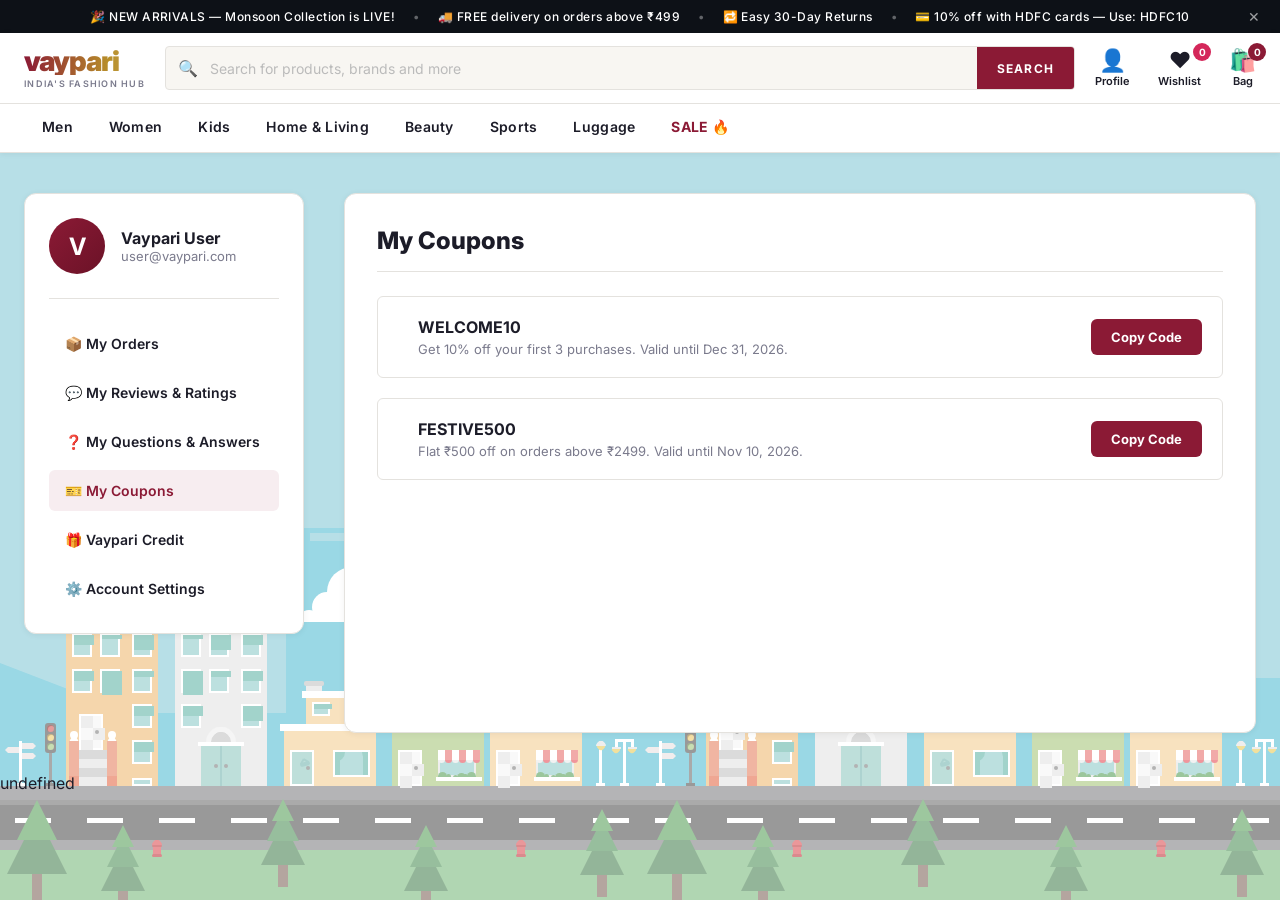
==== commit c35fdc0e: "Add files via upload" ====
--- a/coupons.html
+++ b/coupons.html
@@ -57,7 +57,7 @@
             </button>
 
             <!-- Logo -->
-            <a href="Front.html" class="logo" aria-label="Vaypari Home">
+            <a href="index.html" class="logo" aria-label="Vaypari Home">
                 <span class="logo-text">vaypari</span>
                 <span class="logo-tag">India's Fashion Hub</span>
             </a>
